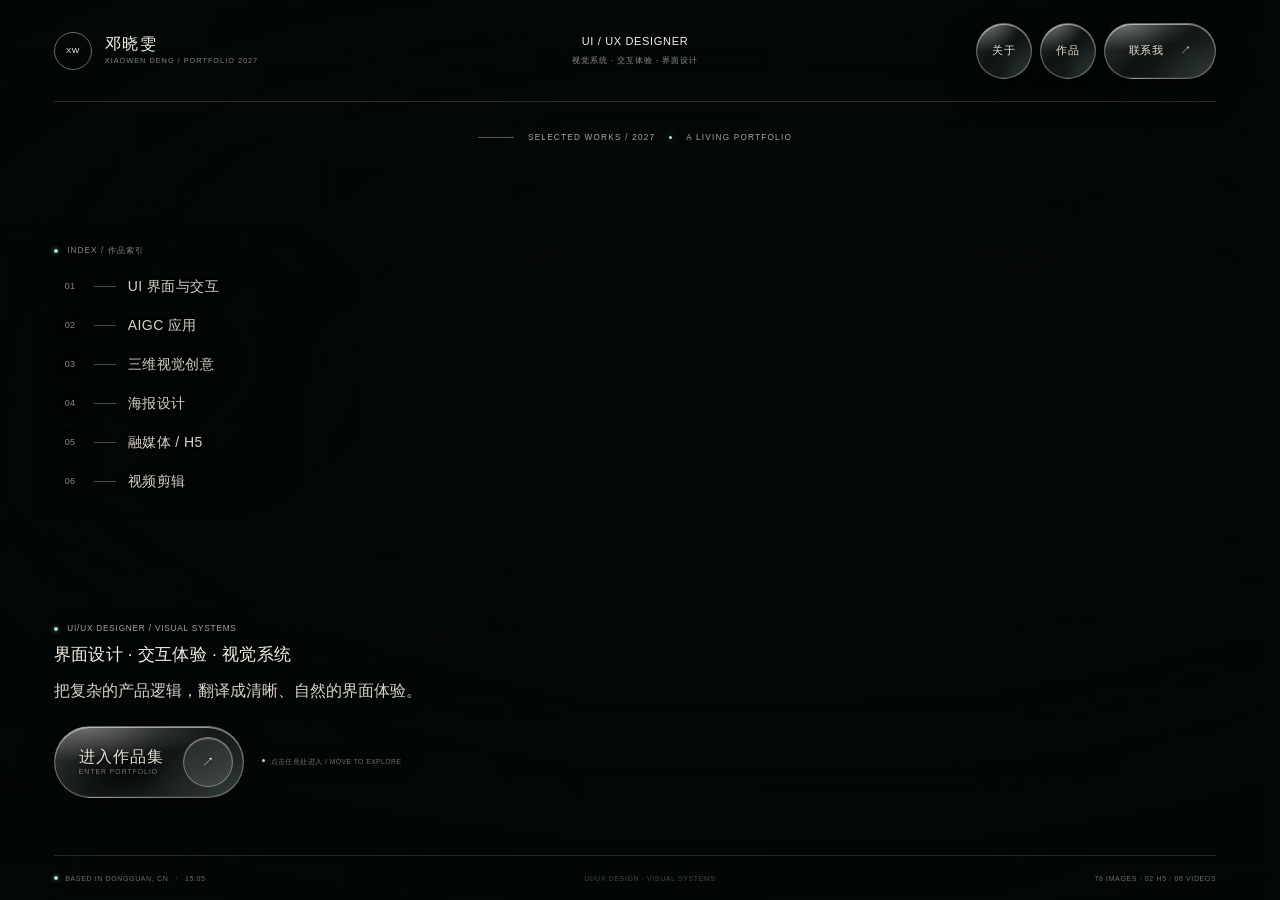
==== index.html @ a2ad96ee "Keep video index above the guide line" ====
<!doctype html>
<html lang="zh-CN">
  <head>
    <meta charset="utf-8" />
    <meta name="viewport" content="width=device-width, initial-scale=1, viewport-fit=cover" />
    <meta name="theme-color" content="#060a09" />
    <meta name="apple-mobile-web-app-capable" content="yes" />
    <meta name="mobile-web-app-capable" content="yes" />
    <meta name="apple-mobile-web-app-status-bar-style" content="black-translucent" />
    <meta name="format-detection" content="telephone=no" />
    <title>邓晓雯 — UI/UX Designer · Portfolio 2027</title>
    <meta
      name="description"
      content="邓晓雯的设计作品集：UI/UX、视觉系统、AIGC、三维、海报、融媒体与视频作品，关注信息、界面与人的关系。"
    />
    <link rel="icon" href="assets/favicon.svg" type="image/svg+xml" />
    <style data-inline-critical>
/* ==== fonts.css ==== */
/* Alibaba PuHuiTi Regular / Medium, subset to this site's text.
   Served as separate WOFF2 files so the browser can cache them and the
   stylesheet stays small on first paint. */

@font-face {
  font-family: "PuHuiTi";
  src: url("assets/fonts/PuHuiTi-Regular.woff2") format("woff2");
  font-style: normal;
  font-weight: 400;
  font-display: swap;
}

@font-face {
  font-family: "PuHuiTi";
  src: url("assets/fonts/PuHuiTi-Medium.woff2") format("woff2");
  font-style: normal;
  font-weight: 500;
  font-display: swap;
}

/* ==== base.css ==== */
/* ==========================================================================
   XIAOWEN DENG — PORTFOLIO
   Base tokens, reset, typography and shared primitives
   ========================================================================== */

:root {
  color-scheme: dark;

  --ink: #070a09;
  --ink-soft: #0a0e0d;
  --ink-raised: #0d1210;
  --ink-lift: #111815;
  --paper: #e8e3d6;
  --paper-deep: #d5cfc0;
  --bone: #f4f0e7;
  --muted: #8e9a93;
  --muted-soft: #69736e;
  --accent: #b9e4d0;
  --accent-strong: #d2f6e7;
  --accent-deep: #6d9784;
  --warm: #c99b72;
  --line: rgba(232, 227, 214, 0.13);
  --line-strong: rgba(232, 227, 214, 0.24);
  --line-soft: rgba(232, 227, 214, 0.07);

  --font-sans: "PuHuiTi", "阿里巴巴普惠体", "Alibaba PuHuiTi", "PingFang SC",
    "Hiragino Sans GB", "Microsoft YaHei", sans-serif;
  --font-serif: "PuHuiTi", "阿里巴巴普惠体", "Alibaba PuHuiTi", "PingFang SC",
    "Hiragino Sans GB", "Microsoft YaHei", sans-serif;
  --font-mono: "PuHuiTi", "阿里巴巴普惠体", "Alibaba PuHuiTi", "PingFang SC",
    "Hiragino Sans GB", "Microsoft YaHei", sans-serif;

  --gutter: clamp(20px, 4.2vw, 68px);
  --max-width: 1600px;
  --section-y: clamp(96px, 11vw, 172px);
  --radius-xs: 2px;
  --radius-sm: 6px;
  --radius-lg: 18px;
  --ease-out: cubic-bezier(0.16, 1, 0.3, 1);
  --ease-in-out: cubic-bezier(0.76, 0, 0.24, 1);
}

*,
*::before,
*::after {
  box-sizing: border-box;
}

html {
  -webkit-text-size-adjust: 100%;
  scrollbar-gutter: stable;
  scrollbar-width: thin;
  scrollbar-color: rgba(232, 227, 214, 0.22) var(--ink);
  scroll-behavior: smooth;
}

::-webkit-scrollbar {
  width: 7px;
  height: 7px;
}

::-webkit-scrollbar-track {
  background: var(--ink);
}

::-webkit-scrollbar-thumb {
  background: rgba(232, 227, 214, 0.2);
  border-radius: 8px;
}

::-webkit-scrollbar-thumb:hover {
  background: rgba(232, 227, 214, 0.32);
}

body {
  margin: 0;
  background: var(--ink);
  color: var(--paper);
  font-family: var(--font-sans);
  font-size: 16px;
  font-weight: 400;
  font-synthesis: none;
  line-height: 1.7;
  text-rendering: optimizeLegibility;
  -webkit-font-smoothing: antialiased;
  -moz-osx-font-smoothing: grayscale;
  overflow-x: hidden;
}

body.modal-open,
body.menu-open {
  overflow: hidden;
}

::selection {
  background: var(--accent);
  color: var(--ink);
}

img,
svg {
  display: block;
  max-width: 100%;
}

img {
  height: auto;
}

button,
input,
textarea,
select {
  font: inherit;
  color: inherit;
}

button {
  padding: 0;
  border: 0;
  background: none;
  cursor: pointer;
}

a {
  color: inherit;
  text-decoration: none;
}

p,
h1,
h2,
h3,
h4,
figure,
blockquote {
  margin: 0;
}

ul,
ol {
  margin: 0;
  padding: 0;
  list-style: none;
}

strong {
  font-weight: 500;
}

.font-medium {
  font-weight: 500;
}

em {
  font-style: normal;
}

:focus-visible {
  outline: 1px solid var(--accent);
  outline-offset: 5px;
}

[hidden] {
  display: none !important;
}

.container {
  width: min(100% - (var(--gutter) * 2), var(--max-width));
  margin-inline: auto;
}

.section {
  position: relative;
  padding-block: var(--section-y);
}

.serif {
  font-family: var(--font-serif);
  font-weight: 500;
}

.mono {
  font-family: var(--font-mono);
  font-variant-numeric: tabular-nums;
}

.eyebrow {
  display: flex;
  align-items: center;
  gap: 10px;
  font-family: var(--font-mono);
  font-size: 10px;
  font-weight: 400;
  line-height: 1.4;
  letter-spacing: 0.16em;
  text-transform: uppercase;
  color: var(--muted);
}

.eyebrow--accent {
  color: var(--accent);
}

.status-dot {
  display: inline-block;
  width: 6px;
  height: 6px;
  flex: none;
  border-radius: 50%;
  background: var(--accent);
  box-shadow: 0 0 0 4px rgba(185, 228, 208, 0.08);
  animation: status-pulse 2.8s ease-out infinite;
}

@keyframes status-pulse {
  0% {
    box-shadow: 0 0 0 0 rgba(185, 228, 208, 0.24);
  }
  70% {
    box-shadow: 0 0 0 7px rgba(185, 228, 208, 0);
  }
  100% {
    box-shadow: 0 0 0 0 rgba(185, 228, 208, 0);
  }
}

.section-index {
  font-family: var(--font-mono);
  font-size: 10px;
  letter-spacing: 0.18em;
  color: var(--muted-soft);
  text-transform: uppercase;
}

.section-index span {
  color: var(--accent);
}

.section-title {
  font-size: clamp(2.45rem, 5.1vw, 5.1rem);
  font-weight: 400;
  line-height: 1.14;
  letter-spacing: -0.045em;
  text-wrap: balance;
}

.section-title .serif {
  font-weight: 500;
  letter-spacing: -0.035em;
}

.section-lede {
  max-width: 47ch;
  color: var(--muted);
  font-size: clamp(0.92rem, 1.1vw, 1.04rem);
  line-height: 1.9;
}

.text-link {
  position: relative;
  display: inline-flex;
  align-items: center;
  gap: 13px;
  padding-block: 10px;
  font-size: 0.84rem;
  color: var(--paper);
  letter-spacing: 0.02em;
}

.text-link::after {
  content: "";
  position: absolute;
  right: 0;
  bottom: 5px;
  left: 0;
  height: 1px;
  background: var(--line-strong);
  transform-origin: right;
  transition: transform 0.5s var(--ease-out), background-color 0.4s ease;
}

.text-link:hover::after {
  background: var(--accent);
  transform: scaleX(0.35);
  transform-origin: left;
}

.text-link svg,
.text-link .arrow {
  transition: transform 0.4s var(--ease-out);
}

.text-link:hover svg,
.text-link:hover .arrow {
  transform: translate(3px, -3px);
}

.button {
  display: inline-flex;
  min-height: 54px;
  align-items: center;
  justify-content: space-between;
  gap: 34px;
  padding: 0 22px 0 25px;
  border: 1px solid var(--line-strong);
  border-radius: var(--radius-xs);
  background: transparent;
  color: var(--paper);
  font-size: 0.82rem;
  letter-spacing: 0.04em;
  transition:
    color 0.35s var(--ease-out),
    background-color 0.35s var(--ease-out),
    border-color 0.35s var(--ease-out);
}

.button .button__arrow {
  display: grid;
  width: 28px;
  height: 28px;
  place-items: center;
  border: 1px solid var(--line);
  border-radius: 50%;
  font-size: 0.95rem;
  transition:
    transform 0.4s var(--ease-out),
    border-color 0.35s var(--ease-out);
}

.button:hover {
  border-color: var(--paper);
  background: var(--paper);
  color: var(--ink);
}

.button:hover .button__arrow {
  border-color: rgba(7, 10, 9, 0.25);
  transform: translate(2px, -2px);
}

.button--solid {
  border-color: var(--paper);
  background: var(--paper);
  color: var(--ink);
}

.button--solid .button__arrow {
  border-color: rgba(7, 10, 9, 0.2);
}

.button--solid:hover {
  border-color: var(--accent);
  background: var(--accent);
}

.grain {
  position: fixed;
  z-index: 120;
  inset: 0;
  pointer-events: none;
  background-image: url("assets/img/grain.png");
  background-repeat: repeat;
  background-size: 180px 180px;
  mix-blend-mode: soft-light;
  opacity: 0.42;
}

.skip-link {
  position: fixed;
  z-index: 10000;
  top: 14px;
  left: 14px;
  padding: 10px 14px;
  background: var(--paper);
  color: var(--ink);
  font-size: 0.82rem;
  transform: translateY(-160%);
  transition: transform 0.2s ease;
}

.skip-link:focus {
  transform: translateY(0);
}

.sr-only {
  position: absolute !important;
  width: 1px !important;
  height: 1px !important;
  padding: 0 !important;
  border: 0 !important;
  margin: -1px !important;
  clip: rect(0, 0, 0, 0) !important;
  clip-path: inset(50%) !important;
  overflow: hidden !important;
  white-space: nowrap !important;
}

.js [data-reveal] {
  opacity: 0;
  transform: translateY(28px);
  transition:
    opacity 0.9s var(--ease-out),
    transform 1s var(--ease-out);
  transition-delay: var(--reveal-delay, 0ms);
}

.js [data-reveal].is-inview {
  opacity: 1;
  transform: translateY(0);
}

/* Fine rules used by more than one page */
.hairline {
  width: 100%;
  height: 1px;
  background: var(--line);
  border: 0;
}

@media (max-width: 900px) {
  :root {
    --gutter: clamp(18px, 5.5vw, 36px);
    --section-y: clamp(80px, 14vw, 116px);
  }

  body {
    font-size: 15px;
  }

  .grain {
    opacity: 0.3;
  }
}

@media (prefers-reduced-motion: reduce) {
  html {
    scroll-behavior: auto;
  }

  *,
  *::before,
  *::after {
    animation-duration: 0.01ms !important;
    animation-iteration-count: 1 !important;
    scroll-behavior: auto !important;
    transition-duration: 0.01ms !important;
  }

  .js [data-reveal] {
    opacity: 1;
    transform: none;
  }
}

/* Keep the large video layers on a stable compositor layer and remove the
   expensive pan/zoom animation on top of the already-moving video. */
.hero__video,
.cosmos__motion,
.about-stage__motion {
  animation: none !important;
  will-change: auto !important;
}

/* Decorative pointer/canvas effects are optional; the video is the priority. */
.entry-cursor,
.cursor,
.cosmos__dust {
  display: none !important;
}

/* Large glass surfaces over video are costly to re-composite while scrolling. */
.site-header,
.site-nav a,
.header-contact,
.menu-toggle,
.primary-enter,
.about-card,
.about-experience,
.about-credentials {
  backdrop-filter: none !important;
  -webkit-backdrop-filter: none !important;
}

/* Lighten compositing while the page is actively scrolling. */
html.is-scrolling .site-header,
html.is-scrolling .site-nav a,
html.is-scrolling .header-contact,
html.is-scrolling .menu-toggle,
html.is-scrolling .primary-enter,
html.is-scrolling .about-card,
html.is-scrolling .about-experience,
html.is-scrolling .about-credentials {
  backdrop-filter: none !important;
  -webkit-backdrop-filter: none !important;
}

html.is-scrolling .about-credentials__orb,
html.is-scrolling .about-credentials__spark,
html.is-scrolling .about-outro__track,
html.is-scrolling .section-head__orbit,
html.is-scrolling .section-head__spark,
html.is-scrolling .work-overview__spark,
html.is-scrolling .about-stage__motion {
  animation-play-state: paused !important;
}

/* ==== entry.css ==== */
/* ==========================================================================
   ENTRY / LIVING BACKGROUND
   A silent island loop, quiet interface, and a few precise interactions.
   ========================================================================== */

.entry {
  --scene-accent: #a9e4d2;
  --scene-accent-rgb: 169, 228, 210;
  position: relative;
  height: 100vh;
  height: 100svh;
  min-height: 640px;
  overflow: hidden;
  background: #040807;
  color: var(--bone);
  isolation: isolate;
}

.entry a,
.entry button {
  -webkit-tap-highlight-color: transparent;
}

.entry ::selection {
  background: var(--scene-accent);
  color: #06100d;
}

/* Video background ------------------------------------------------------- */

.cosmos {
  position: fixed;
  z-index: 0;
  inset: 0;
  overflow: hidden;
  pointer-events: none;
  background: #040807;
}

.cosmos__media {
  position: absolute;
  inset: -3.5%;
  overflow: hidden;
  transform: scale(1.025);
  transform-origin: center;
  opacity: 0;
  animation: video-drift 28s ease-in-out infinite alternate;
  transition:
    opacity 1.3s ease,
    filter 0.8s ease,
    transform 0.8s var(--ease-out);
}

.js .entry .cosmos__media {
  opacity: 0;
}

.js .entry.is-ready .cosmos__media {
  opacity: 1;
}

.cosmos__video {
  width: 100%;
  height: 100%;
  max-width: none;
  object-fit: cover;
  object-position: 50% 50%;
  filter: saturate(0.9) brightness(1.02) contrast(1.05);
  transform: translate3d(var(--bg-x, 0px), var(--bg-y, 0px), 0) scale(1.04);
  will-change: transform, filter;
  transition: filter 0.8s ease;
}

.cosmos__dust {
  position: absolute;
  z-index: 1;
  inset: 0;
  width: 100%;
  height: 100%;
  opacity: 0.68;
}

.cosmos__veil {
  position: absolute;
  z-index: 2;
  inset: 0;
  background:
    linear-gradient(
      180deg,
      rgba(3, 7, 6, 0.68) 0%,
      rgba(3, 7, 6, 0.24) 18%,
      rgba(3, 7, 6, 0.03) 37%,
      rgba(3, 7, 6, 0.02) 55%,
      rgba(3, 7, 6, 0.36) 70%,
      rgba(3, 7, 6, 0.5) 78%,
      rgba(3, 7, 6, 0.84) 100%
    ),
    linear-gradient(
      90deg,
      rgba(3, 7, 6, 0.58) 0%,
      rgba(3, 7, 6, 0.24) 22%,
      transparent 46%,
      transparent 76%,
      rgba(3, 7, 6, 0.16) 100%
    ),
    radial-gradient(
      ellipse at 54% 50%,
      transparent 34%,
      rgba(3, 7, 6, 0.08) 66%,
      rgba(3, 7, 6, 0.42) 100%
    );
}

.cosmos__pointer {
  position: absolute;
  z-index: 3;
  top: 0;
  left: 0;
  width: 620px;
  height: 620px;
  margin: -310px 0 0 -310px;
  border-radius: 50%;
  background: radial-gradient(circle, rgba(var(--scene-accent-rgb), 0.12), transparent 68%);
  filter: blur(8px);
  mix-blend-mode: screen;
  opacity: 0;
  pointer-events: none;
  transition: opacity 0.5s ease;
  transform: translate3d(var(--pointer-x, 50vw), var(--pointer-y, 50vh), 0);
}

.has-custom-cursor .cosmos__pointer {
  opacity: 0.8;
}

/* Shell ------------------------------------------------------------------ */

.entry-shell {
  position: relative;
  z-index: 10;
  display: grid;
  grid-template-rows: auto minmax(0, 1fr) auto;
  width: 100%;
  height: 100%;
  padding-inline: var(--gutter);
}

.js .entry-shell {
  opacity: 0;
  transform: translateY(10px);
}

.js .entry.is-ready .entry-shell {
  opacity: 1;
  transform: translateY(0);
  transition:
    opacity 1.1s ease 0.1s,
    transform 1.2s var(--ease-out) 0.1s;
}

/* Header ----------------------------------------------------------------- */

.entry-header {
  position: relative;
  z-index: 30;
  display: grid;
  grid-template-columns: 1fr auto 1fr;
  align-items: center;
  gap: 28px;
  padding-block: clamp(17px, 2.5vh, 28px);
  border-bottom: 1px solid rgba(238, 233, 222, 0.16);
  pointer-events: none;
}

.entry-brand {
  display: flex;
  align-items: center;
  gap: 13px;
  justify-self: start;
  color: var(--bone);
  pointer-events: auto;
}

.brand-monogram {
  display: grid;
  width: 38px;
  height: 38px;
  flex: none;
  overflow: hidden;
  place-items: center;
  border: 1px solid rgba(238, 233, 222, 0.42);
  border-radius: 50%;
  background: rgba(5, 9, 8, 0.12);
  color: var(--bone);
  font-size: 8px;
  font-weight: 500;
  letter-spacing: 0.05em;
  line-height: 1;
  backdrop-filter: blur(8px);
}

.brand-monogram img {
  display: block;
  width: 100%;
  height: 100%;
  object-fit: cover;
  object-position: center 24%;
}

.brand-name {
  display: flex;
  flex-direction: column;
  gap: 4px;
  color: var(--bone);
  font-size: 1.02rem;
  font-weight: 500;
  letter-spacing: 0.1em;
  line-height: 1;
}

.brand-name small {
  color: rgba(238, 233, 222, 0.54);
  font-size: 7.4px;
  font-weight: 400;
  letter-spacing: 0.13em;
  line-height: 1.35;
}

.entry-role {
  display: flex;
  flex-direction: column;
  align-items: center;
  gap: 6px;
  color: rgba(238, 233, 222, 0.82);
  font-size: 11px;
  letter-spacing: 0.09em;
  line-height: 1.25;
  text-align: center;
}

.entry-role strong {
  color: var(--bone);
  font-size: 11px;
  font-weight: 500;
  letter-spacing: 0.06em;
  line-height: 1.25;
}

.entry-role span {
  color: rgba(238, 233, 222, 0.6);
  font-size: 8.2px;
  letter-spacing: 0.11em;
  line-height: 1.35;
}

.entry-utility {
  display: flex;
  align-items: center;
  justify-self: end;
  gap: 8px;
  pointer-events: auto;
}

.utility-circle,
.utility-pill {
  display: inline-flex;
  align-items: center;
  justify-content: center;
  height: 48px;
  border: 1px solid rgba(238, 233, 222, 0.34);
  background: rgba(6, 10, 9, 0.13);
  color: var(--bone);
  font-size: 10.2px;
  letter-spacing: 0.06em;
  line-height: 1;
  backdrop-filter: blur(13px) saturate(118%);
  transition:
    background-color 0.35s ease,
    border-color 0.35s ease,
    color 0.35s ease,
    transform 0.4s var(--ease-out);
}

.utility-circle {
  width: 48px;
  padding: 0;
  border-radius: 50%;
}

.utility-pill {
  gap: 16px;
  padding-inline: 21px;
  border-radius: 999px;
}

.utility-pill span {
  color: var(--scene-accent);
  font-size: 11px;
  transition: transform 0.35s var(--ease-out);
}

.utility-circle:hover,
.utility-pill:hover {
  border-color: transparent;
  background: var(--bone);
  color: #0a0e0c;
  transform: translateY(-2px);
}

.utility-pill:hover span {
  color: #0a0e0c;
  transform: translate(2px, -2px);
}

.utility-circle:focus-visible,
.utility-pill:focus-visible {
  outline-color: var(--scene-accent);
}

/* Main ------------------------------------------------------------------- */

.entry-main {
  position: relative;
  z-index: 10;
  min-height: 0;
  cursor: pointer;
}

.entry-main:focus {
  outline: 0;
}

/* Top micro label -------------------------------------------------------- */

.entry-kicker--top {
  position: absolute;
  z-index: 8;
  top: clamp(18px, 3.3vh, 38px);
  left: 50%;
  display: flex;
  align-items: center;
  justify-content: center;
  gap: 14px;
  margin: 0;
  color: rgba(238, 233, 222, 0.7);
  font-size: 8.2px;
  letter-spacing: 0.15em;
  line-height: 1.4;
  text-transform: uppercase;
  white-space: nowrap;
  transform: translateX(-50%);
  pointer-events: none;
}

.entry-kicker__line {
  width: 36px;
  height: 1px;
  background: rgba(238, 233, 222, 0.38);
}

.entry-kicker__dot {
  width: 3px;
  height: 3px;
  border-radius: 50%;
  background: var(--scene-accent);
  box-shadow: 0 0 10px rgba(var(--scene-accent-rgb), 0.8);
}

.js .entry .entry-kicker--top {
  opacity: 0;
  transform: translateX(-50%) translateY(7px);
}

.js .entry.is-ready .entry-kicker--top {
  opacity: 1;
  transform: translateX(-50%) translateY(0);
  transition:
    opacity 1s ease 0.18s,
    transform 1.1s var(--ease-out) 0.18s;
}

/* Chapter index --------------------------------------------------------- */

.chapter-index {
  position: absolute;
  z-index: 8;
  top: 38.5%;
  left: 0;
  display: flex;
  flex-direction: column;
  width: min(306px, 25vw);
  pointer-events: auto;
}

.chapter-index::before {
  content: "";
  position: absolute;
  z-index: -1;
  inset: -22px -28px -20px -20px;
  background: radial-gradient(
    ellipse at 30% 46%,
    rgba(3, 7, 6, 0.48),
    rgba(3, 7, 6, 0.16) 58%,
    transparent 78%
  );
  pointer-events: none;
}

.chapter-index__title {
  display: flex;
  align-items: center;
  gap: 9px;
  margin-bottom: 14px;
  color: rgba(238, 233, 222, 0.58);
  font-size: 7.4px;
  letter-spacing: 0.13em;
  line-height: 1.4;
  text-shadow:
    0 1px 3px rgba(0, 0, 0, 0.8),
    0 2px 14px rgba(0, 0, 0, 0.55);
  text-transform: uppercase;
}

.chapter-index a {
  display: grid;
  grid-template-columns: 21px 26px minmax(0, 1fr) 13px;
  align-items: center;
  gap: 8px;
  padding: 5px 0;
  color: rgba(238, 233, 222, 0.72);
  text-shadow:
    0 1px 3px rgba(0, 0, 0, 0.82),
    0 2px 14px rgba(0, 0, 0, 0.6);
  transition: color 0.3s ease;
}

.chapter-index__num {
  color: rgba(238, 233, 222, 0.58);
  font-size: 7.4px;
  letter-spacing: 0.04em;
  line-height: 1;
  transition: color 0.3s ease;
}

.chapter-index__rule {
  width: 22px;
  height: 1px;
  background: rgba(238, 233, 222, 0.3);
  transition:
    width 0.4s var(--ease-out),
    background-color 0.3s ease;
}

.chapter-index__label {
  overflow: hidden;
  color: rgba(238, 233, 222, 0.9);
  font-size: 10.8px;
  letter-spacing: 0.03em;
  line-height: 1.5;
  text-overflow: ellipsis;
  white-space: nowrap;
  transition: color 0.3s ease;
}

.chapter-index__arrow {
  color: var(--scene-accent);
  font-size: 9px;
  opacity: 0;
  transform: translate(-4px, 3px);
  transition:
    opacity 0.3s ease,
    transform 0.35s var(--ease-out);
}

.chapter-index a:hover,
.chapter-index a:focus-visible {
  color: var(--bone);
}

.chapter-index a:hover .chapter-index__num,
.chapter-index a:focus-visible .chapter-index__num {
  color: var(--scene-accent);
}

.chapter-index a:hover .chapter-index__rule,
.chapter-index a:focus-visible .chapter-index__rule {
  width: 32px;
  background: var(--scene-accent);
}

.chapter-index a:hover .chapter-index__arrow,
.chapter-index a:focus-visible .chapter-index__arrow {
  opacity: 1;
  transform: translate(0, 0);
}

.js .entry .chapter-index a {
  opacity: 0;
  transform: translateX(-12px);
}

.js .entry.is-ready .chapter-index a {
  opacity: 1;
  transform: translateX(0);
  transition:
    opacity 0.8s ease,
    transform 0.9s var(--ease-out),
    color 0.3s ease;
}

.js .entry.is-ready .chapter-index a:nth-of-type(1) {
  transition-delay: 0.56s;
}

.js .entry.is-ready .chapter-index a:nth-of-type(2) {
  transition-delay: 0.62s;
}

.js .entry.is-ready .chapter-index a:nth-of-type(3) {
  transition-delay: 0.68s;
}

.js .entry.is-ready .chapter-index a:nth-of-type(4) {
  transition-delay: 0.74s;
}

.js .entry.is-ready .chapter-index a:nth-of-type(5) {
  transition-delay: 0.8s;
}

.js .entry.is-ready .chapter-index a:nth-of-type(6) {
  transition-delay: 0.86s;
}

/* Copy and CTA ----------------------------------------------------------- */

.entry-copy {
  position: absolute;
  z-index: 8;
  bottom: clamp(24px, 6.4vh, 62px);
  left: 0;
  width: min(420px, 35vw);
  color: var(--paper);
  text-shadow:
    0 1px 3px rgba(0, 0, 0, 0.7),
    0 3px 18px rgba(0, 0, 0, 0.65);
}

.entry-copy__eyebrow {
  display: flex;
  flex-wrap: wrap;
  align-items: center;
  gap: 6px 9px;
  margin-bottom: 8px;
  color: rgba(238, 233, 222, 0.7);
  font-size: 8.2px;
  letter-spacing: 0.1em;
  line-height: 1.5;
}

.entry-copy__role {
  margin-bottom: 11px;
  color: var(--bone);
  font-size: 1.08rem;
  font-weight: 500;
  line-height: 1.35;
  letter-spacing: 0.015em;
  text-shadow:
    0 1px 3px rgba(0, 0, 0, 0.7),
    0 3px 18px rgba(0, 0, 0, 0.6);
}

.status-dot {
  display: inline-block;
  width: 4.5px;
  height: 4.5px;
  flex: none;
  border-radius: 50%;
  background: var(--scene-accent);
  box-shadow: 0 0 0 3px rgba(var(--scene-accent-rgb), 0.08);
  animation: status-pulse 3.2s ease-in-out infinite;
}

.entry-copy__text {
  color: rgba(238, 233, 222, 0.9);
  font-size: 1rem;
  font-weight: 400;
  line-height: 1.78;
}

.entry-copy__bottom {
  display: flex;
  flex-wrap: wrap;
  align-items: center;
  gap: 18px;
  margin-top: 20px;
}

.primary-enter {
  display: inline-flex;
  min-height: 62px;
  align-items: center;
  padding: 7px 10px 7px 22px;
  border: 1px solid rgba(238, 233, 222, 0.46);
  border-radius: 999px;
  background: rgba(6, 10, 9, 0.16);
  color: var(--bone);
  backdrop-filter: blur(10px);
  transition:
    background-color 0.4s ease,
    border-color 0.4s ease,
    color 0.4s ease;
}

.primary-enter__inner {
  display: flex;
  align-items: center;
  gap: 19px;
  transform: translate(var(--mag-x, 0px), var(--mag-y, 0px));
  transition: transform 0.35s var(--ease-out);
}

.primary-enter__label {
  display: flex;
  flex-direction: column;
  gap: 3px;
  font-size: 0.9rem;
  font-weight: 500;
  letter-spacing: 0.06em;
  line-height: 1.1;
  white-space: nowrap;
}

.primary-enter__label small {
  color: rgba(238, 233, 222, 0.5);
  font-size: 6.8px;
  font-weight: 400;
  letter-spacing: 0.15em;
  transition: color 0.35s ease;
}

.primary-enter__arrow {
  display: grid;
  width: 38px;
  height: 38px;
  flex: none;
  place-items: center;
  border: 1px solid rgba(238, 233, 222, 0.38);
  border-radius: 50%;
  color: var(--bone);
  font-size: 12px;
  line-height: 1;
  transition:
    background-color 0.35s ease,
    border-color 0.35s ease,
    color 0.35s ease,
    transform 0.45s var(--ease-out);
}

.primary-enter:hover {
  border-color: transparent;
  background: var(--bone);
  color: #09100d;
}

.primary-enter:hover .primary-enter__label small {
  color: rgba(9, 16, 13, 0.5);
}

.primary-enter:hover .primary-enter__arrow {
  border-color: rgba(9, 16, 13, 0.22);
  background: #0b1310;
  color: var(--bone);
  transform: rotate(45deg);
}

.entry-hint {
  display: inline-flex;
  max-width: 140px;
  align-items: flex-start;
  gap: 6px;
  color: rgba(238, 233, 222, 0.46);
  font-size: 6.8px;
  letter-spacing: 0.065em;
  line-height: 1.65;
  text-transform: uppercase;
}

.entry-hint__dot {
  width: 3px;
  height: 3px;
  flex: none;
  margin-top: 3px;
  border-radius: 50%;
  background: var(--scene-accent);
  animation: status-pulse 2.4s ease-in-out infinite;
}

.js .entry .entry-copy {
  opacity: 0;
  transform: translateY(13px);
}

.js .entry.is-ready .entry-copy {
  opacity: 1;
  transform: translateY(0);
  transition:
    opacity 1s ease 0.78s,
    transform 1.1s var(--ease-out) 0.78s;
}

/* Scene meta / motion control ------------------------------------------- */

.scene-meta {
  position: absolute;
  z-index: 9;
  right: 0;
  bottom: clamp(24px, 6.4vh, 62px);
  display: flex;
  align-items: center;
  gap: 18px;
  pointer-events: none;
}

.scene-meta__caption {
  display: flex;
  flex-direction: column;
  align-items: flex-end;
  gap: 3px;
  color: rgba(238, 233, 222, 0.44);
  font-size: 6.5px;
  letter-spacing: 0.11em;
  line-height: 1.5;
  text-align: right;
  text-transform: uppercase;
}

.scene-meta__caption span {
  color: rgba(238, 233, 222, 0.72);
  font-size: 7px;
}

.video-toggle {
  display: inline-flex;
  height: 47px;
  align-items: center;
  gap: 9px;
  padding: 0 15px;
  border: 1px solid rgba(238, 233, 222, 0.36);
  border-radius: 999px;
  background: rgba(6, 10, 9, 0.2);
  color: var(--bone);
  font-size: 8.5px;
  letter-spacing: 0.06em;
  line-height: 1;
  pointer-events: auto;
  backdrop-filter: blur(12px);
  transition:
    background-color 0.35s ease,
    border-color 0.35s ease,
    color 0.35s ease;
}

.video-toggle:hover {
  border-color: transparent;
  background: var(--bone);
  color: #09100d;
}

.video-toggle:focus-visible {
  outline-color: var(--scene-accent);
}

.video-toggle__label {
  display: flex;
  flex-direction: column;
  gap: 2px;
  text-align: left;
}

.video-toggle__label small {
  color: rgba(238, 233, 222, 0.48);
  font-size: 5.8px;
  font-weight: 400;
  letter-spacing: 0.1em;
  transition: color 0.35s ease;
}

.video-toggle:hover .video-toggle__label small {
  color: rgba(9, 16, 13, 0.45);
}

.video-toggle__icon {
  position: relative;
  display: block;
  width: 10px;
  height: 11px;
  flex: none;
}

.video-toggle[data-playing="true"] .video-toggle__icon::before,
.video-toggle[data-playing="true"] .video-toggle__icon::after {
  content: "";
  position: absolute;
  top: 0;
  width: 2px;
  height: 11px;
  background: currentColor;
}

.video-toggle[data-playing="true"] .video-toggle__icon::before {
  left: 1px;
}

.video-toggle[data-playing="true"] .video-toggle__icon::after {
  right: 1px;
}

.video-toggle[data-playing="false"] .video-toggle__icon::before {
  content: "";
  position: absolute;
  top: 0;
  left: 1px;
  width: 0;
  height: 0;
  border-top: 5.5px solid transparent;
  border-bottom: 5.5px solid transparent;
  border-left: 9px solid currentColor;
}

.js .entry .scene-meta {
  opacity: 0;
  transform: translateY(9px);
}

.js .entry.is-ready .scene-meta {
  opacity: 1;
  transform: translateY(0);
  transition:
    opacity 1s ease 0.9s,
    transform 1.1s var(--ease-out) 0.9s;
}

/* Footer ----------------------------------------------------------------- */

.entry-footer {
  position: relative;
  z-index: 20;
  display: flex;
  align-items: center;
  justify-content: space-between;
  gap: 18px;
  padding-block: clamp(10px, 1.8vh, 17px);
  border-top: 1px solid rgba(238, 233, 222, 0.15);
  color: rgba(238, 233, 222, 0.46);
  font-size: 7px;
  letter-spacing: 0.09em;
  line-height: 1.6;
  text-transform: uppercase;
  pointer-events: none;
}

.entry-footer__left {
  display: flex;
  align-items: center;
  gap: 7px;
}

.entry-footer__sep {
  color: rgba(238, 233, 222, 0.22);
}

.entry-footer__mid {
  color: rgba(238, 233, 222, 0.28);
}

.entry-footer__right span {
  color: rgba(238, 233, 222, 0.22);
}

.js .entry .entry-footer {
  opacity: 0;
}

.js .entry.is-ready .entry-footer {
  opacity: 1;
  transition: opacity 1s ease 1.02s;
}

/* Custom cursor ---------------------------------------------------------- */

.entry-cursor {
  position: fixed;
  z-index: 600;
  top: 0;
  left: 0;
  display: grid;
  width: 43px;
  height: 43px;
  place-items: center;
  border: 1px solid rgba(255, 255, 255, 0.9);
  border-radius: 50%;
  background: rgba(7, 12, 10, 0.36);
  box-shadow:
    0 0 0 1px rgba(0, 0, 0, 0.45),
    0 0 20px rgba(184, 230, 210, 0.2);
  pointer-events: none;
  opacity: 0;
  transform: translate3d(var(--cursor-x, -100px), var(--cursor-y, -100px), 0)
    translate(-50%, -50%);
  transition:
    width 0.3s var(--ease-out),
    height 0.3s var(--ease-out),
    background-color 0.3s ease,
    border-color 0.3s ease,
    opacity 0.2s ease;
}

.entry-cursor::before {
  content: "";
  width: 3px;
  height: 3px;
  border-radius: 50%;
  background: var(--bone);
  transition: opacity 0.2s ease;
}

.entry-cursor__label {
  position: absolute;
  color: #0a0f0c;
  font-size: 5.5px;
  letter-spacing: 0.1em;
  line-height: 1;
  opacity: 0;
  transform: translateY(1px);
  transition: opacity 0.2s ease;
}

.has-custom-cursor .entry-cursor {
  opacity: 1;
}

.entry-cursor.is-link {
  width: 62px;
  height: 62px;
  border-color: transparent;
  background: var(--bone);
  mix-blend-mode: normal;
}

.entry-cursor.is-link::before {
  opacity: 0;
}

.entry-cursor.is-link .entry-cursor__label {
  opacity: 1;
}

.has-custom-cursor,
.has-custom-cursor a,
.has-custom-cursor button,
.has-custom-cursor .entry-main {
  cursor: none !important;
}

@media (hover: none), (pointer: coarse) {
  .has-custom-cursor,
  .has-custom-cursor a,
  .has-custom-cursor button,
  .has-custom-cursor .entry-main {
    cursor: auto !important;
  }

  .entry-cursor {
    display: none !important;
  }
}

/* Transition ------------------------------------------------------------- */

.entry-flash {
  position: fixed;
  z-index: 500;
  inset: 0;
  background: radial-gradient(
    circle at var(--enter-x, 54%) var(--enter-y, 52%),
    rgba(240, 232, 216, 0.96) 0%,
    rgba(164, 224, 207, 0.6) 16%,
    rgba(7, 12, 10, 0.96) 40%,
    #050807 70%
  );
  clip-path: circle(0% at var(--enter-x, 54%) var(--enter-y, 52%));
  pointer-events: none;
  transition: clip-path 0.8s cubic-bezier(0.76, 0, 0.24, 1);
}

.entry.is-leaving .entry-flash {
  clip-path: circle(150% at var(--enter-x, 54%) var(--enter-y, 52%));
}

.entry.is-leaving .entry-shell {
  opacity: 0;
  transform: scale(1.025);
  transition:
    opacity 0.5s ease,
    transform 0.8s var(--ease-out);
  pointer-events: none;
}

.entry.is-leaving .cosmos__media {
  opacity: 0.8;
  transform: scale(1.08);
  filter: blur(3px);
}

.entry.is-leaving .cosmos__video {
  filter: brightness(1.3) saturate(0.9);
}

.entry.is-leaving .entry-cursor {
  opacity: 0;
}

.entry.is-leaving .entry-main {
  cursor: wait;
}

/* State after first paint ------------------------------------------------- */

/* The cursor starts transparent. Visibility must stay visible so the
   has-custom-cursor reveal can actually show it. */

/* Fallback --------------------------------------------------------------- */

.no-script {
  position: fixed;
  z-index: 800;
  right: var(--gutter);
  bottom: 30px;
  padding: 12px 18px;
  border: 1px solid var(--line);
  background: var(--ink);
  font-size: 0.8rem;
}

.no-script a {
  color: var(--accent);
}

/* Keyframes -------------------------------------------------------------- */

@keyframes video-drift {
  0% {
    transform: scale(1.025) translate3d(0, 0, 0);
  }
  100% {
    transform: scale(1.055) translate3d(-0.35%, -0.25%, 0);
  }
}

@keyframes status-pulse {
  0%,
  100% {
    opacity: 0.45;
    transform: scale(0.9);
  }
  50% {
    opacity: 1;
    transform: scale(1.15);
  }
}

/* Responsive ------------------------------------------------------------- */

@media (max-width: 1280px) {
  .chapter-index {
    width: 280px;
  }

  .entry-copy {
    width: min(380px, 33vw);
  }
}

@media (max-width: 1120px) {
  .chapter-index {
    display: none;
  }

  .entry-copy {
    width: min(400px, 44vw);
  }

  .entry-kicker--top {
    font-size: 7.1px;
    letter-spacing: 0.12em;
  }
}

@media (max-width: 900px) {
  .entry {
    min-height: 600px;
  }

  .entry-header {
    grid-template-columns: 1fr auto;
    padding-block: 17px;
  }

  .entry-role {
    display: none;
  }

  .entry-kicker--top {
    top: 19px;
    gap: 9px;
    font-size: 6.7px;
    letter-spacing: 0.09em;
  }

  .entry-kicker__line {
    width: 23px;
  }

  .cosmos__video {
    object-position: 24% 50%;
  }

  .entry-copy {
    bottom: clamp(21px, 4.5vh, 44px);
    width: min(370px, 60vw);
  }

  .entry-copy__text {
    font-size: 0.88rem;
    line-height: 1.76;
  }

  .entry-copy__bottom {
    margin-top: 16px;
    gap: 13px;
  }

  .primary-enter {
    min-height: 55px;
    padding-left: 19px;
  }

  .primary-enter__label {
    font-size: 0.85rem;
  }

  .primary-enter__arrow {
    width: 35px;
    height: 35px;
  }

  .entry-hint {
    display: none;
  }

  .scene-meta {
    bottom: clamp(21px, 4.5vh, 44px);
  }

  .scene-meta__caption {
    display: none;
  }

  .entry-footer__mid,
  .entry-footer__right {
    display: none;
  }

  .entry-footer {
    font-size: 5.5px;
  }

  .entry-cursor {
    display: none;
  }
}

@media (max-width: 700px) {
  .entry {
    min-height: 600px;
  }

  .brand-monogram {
    width: 33px;
    height: 33px;
    font-size: 6.8px;
  }

  .brand-name {
    font-size: 0.9rem;
  }

  .brand-name small {
    font-size: 6.2px;
    letter-spacing: 0.09em;
  }

  .entry-utility {
    gap: 6px;
  }

  .utility-circle {
    display: none;
  }

  .utility-pill {
    height: 44px;
    padding-inline: 16px;
    gap: 10px;
    font-size: 8.5px;
  }

  .utility-pill span {
    font-size: 10px;
  }

  .entry-kicker--top {
    top: 15px;
    font-size: 6.2px;
    letter-spacing: 0.07em;
  }

  .entry-kicker--top span:nth-last-child(1) {
    display: none;
  }

  .entry-kicker__line {
    width: 18px;
  }

  .entry-copy {
    bottom: 42px;
    width: calc(100vw - (var(--gutter) * 2));
    max-width: 420px;
  }

  .entry-copy__eyebrow {
    margin-bottom: 7px;
    font-size: 6.8px;
  }

  .entry-copy__role {
    margin-bottom: 9px;
    font-size: 0.95rem;
    line-height: 1.4;
  }

  .entry-copy__text {
    max-width: 340px;
    font-size: 0.86rem;
    line-height: 1.7;
  }

  .entry-copy__text br {
    display: none;
  }

  .entry-copy__bottom {
    margin-top: 14px;
  }

  .primary-enter {
    min-height: 53px;
    padding: 6px 7px 6px 17px;
  }

  .primary-enter__label {
    font-size: 0.83rem;
  }

  .primary-enter__inner {
    gap: 13px;
  }

  .primary-enter__arrow {
    width: 35px;
    height: 35px;
    font-size: 11px;
  }

  .entry-footer {
    padding-block: 9px;
    font-size: 6.2px;
    letter-spacing: 0.07em;
  }

  .entry-footer__left {
    gap: 6px;
  }

  .grain {
    opacity: 0.24;
  }
}

@media (max-width: 420px) {
  .entry-kicker--top {
    gap: 6px;
  }

  .entry-kicker__line {
    width: 12px;
  }

  .brand-name small {
    display: none;
  }

  .entry-copy {
    bottom: 38px;
  }

  .entry-copy__role {
    font-size: 0.9rem;
  }

  .entry-copy__text {
    max-width: 326px;
    font-size: 0.82rem;
  }

  .entry-copy__eyebrow {
    letter-spacing: 0.07em;
  }

  .scene-meta {
    bottom: 38px;
  }
}

@media (min-width: 1121px) and (max-height: 820px) {
  .chapter-index {
    top: 27%;
  }
}

@media (max-height: 720px) and (min-width: 701px) {
  .entry {
    min-height: 560px;
  }

  .entry-header {
    padding-block: 12px;
  }

  .entry-kicker--top {
    top: 13px;
  }

  .entry-copy {
    bottom: 16px;
    width: 318px;
  }

  .entry-copy__text {
    font-size: 0.72rem;
    line-height: 1.65;
  }

  .entry-copy__bottom {
    margin-top: 8px;
  }

  .entry-hint {
    display: none;
  }

  .scene-meta {
    bottom: 16px;
  }

  .entry-footer {
    padding-block: 7px;
  }
}

@media (max-height: 720px) and (max-width: 700px) {
  .entry {
    min-height: 560px;
  }

  .entry-copy__text {
    display: none;
  }

  .entry-copy {
    bottom: 30px;
  }

  .entry-kicker--top {
    top: 11px;
  }

  .scene-meta {
    bottom: 30px;
  }

  .entry-footer {
    display: none;
  }
}

@media (prefers-reduced-motion: reduce) {
  .status-dot,
  .entry-hint__dot {
    animation: none !important;
  }

  .entry-cursor {
    display: none !important;
  }

  .has-custom-cursor,
  .has-custom-cursor a,
  .has-custom-cursor button,
  .has-custom-cursor .entry-main {
    cursor: auto !important;
  }

  .entry-flash {
    transition: none;
  }

  .cosmos__video,
  .entry-kicker--top,
  .chapter-index a,
  .entry-copy,
  .scene-meta,
  .entry-footer {
    transition-duration: 0.01ms !important;
    transition-delay: 0ms !important;
  }
}

/* Short desktop viewports: reserve breathing room above the lower copy. */
@media (min-width: 1360px) and (max-height: 880px) {
  .chapter-index {
    transform: translateY(-28px);
  }
}

/* ==== loader.css ==== */
/* ==========================================================================
   SITE LOADER / COSMIC-INSPIRED
   A quiet, star-filled loading interlude before the entry cover.
   ========================================================================== */

html.is-loading,
html.is-loading body {
  overflow: hidden;
}

html.loader-skip .site-loader {
  display: none !important;
}

.site-loader {
  position: fixed;
  inset: 0;
  z-index: 9999;
  display: grid;
  place-items: center;
  overflow: hidden;
  isolation: isolate;
  background: #030504;
  color: #f2f4f1;
  opacity: 1;
  visibility: visible;
  transition:
    opacity 720ms cubic-bezier(0.2, 0.7, 0.2, 1),
    visibility 720ms ease;
}

.site-loader::before {
  content: "";
  position: absolute;
  inset: 0;
  z-index: 1;
  background:
    radial-gradient(circle at 50% 44%, rgba(142, 186, 177, 0.055), transparent 30%),
    radial-gradient(circle at 50% 50%, transparent 34%, rgba(3, 5, 4, 0.68) 100%);
  pointer-events: none;
}

.site-loader.is-leaving {
  opacity: 0;
  visibility: hidden;
}

.site-loader__stars {
  position: absolute;
  inset: 0;
  z-index: 0;
  width: 100%;
  height: 100%;
  opacity: 1;
}

.site-loader__brand {
  position: absolute;
  top: clamp(62px, 12vh, 118px);
  left: 50%;
  z-index: 2;
  display: flex;
  flex-direction: column;
  align-items: center;
  gap: 7px;
  transform: translateX(-50%);
  text-align: center;
}

.site-loader__mark {
  color: #f5f5f0;
  font-family: var(--font-sans, "Alibaba PuHuiTi", "Microsoft YaHei", sans-serif);
  font-size: clamp(25px, 2.2vw, 34px);
  font-weight: 700;
  letter-spacing: 0.18em;
  line-height: 1;
  text-indent: 0.18em;
}

.site-loader__sub {
  color: rgba(231, 239, 234, 0.42);
  font-family: "SFMono-Regular", Consolas, "Liberation Mono", monospace;
  font-size: 8px;
  letter-spacing: 0.22em;
  line-height: 1.5;
  text-transform: uppercase;
}

.site-loader__stage {
  position: absolute;
  top: 45%;
  left: 50%;
  z-index: 2;
  display: flex;
  flex-direction: column;
  align-items: center;
  width: min(420px, 84vw);
  transform: translate(-50%, -50%);
  text-align: center;
}

.site-loader__system {
  position: relative;
  display: grid;
  width: clamp(190px, 15vw, 230px);
  aspect-ratio: 1;
  place-items: center;
  filter: drop-shadow(0 0 24px rgba(183, 214, 199, 0.07));
  animation: loaderSystemFloat 7.2s ease-in-out infinite alternate;
}

.site-loader__ring {
  position: absolute;
  left: 50%;
  top: 50%;
  border: 1px solid rgba(205, 227, 219, 0.3);
  border-radius: 50%;
  transform-origin: 50% 50%;
  pointer-events: none;
}

.site-loader__ring--outer {
  width: 100%;
  height: 38%;
  transform: translate(-50%, -50%) rotate(-17deg);
  animation: loaderRingOuter 14s linear infinite;
}

.site-loader__ring--middle {
  width: 74%;
  height: 27%;
  border-color: rgba(205, 227, 219, 0.2);
  transform: translate(-50%, -50%) rotate(15deg);
  animation: loaderRingMiddle 10s linear infinite reverse;
}

.site-loader__ring--inner {
  width: 32%;
  aspect-ratio: 1;
  height: auto;
  border-color: rgba(205, 227, 219, 0.15);
}

.site-loader__core {
  position: relative;
  z-index: 2;
  width: 7px;
  height: 7px;
  border-radius: 50%;
  background: #f6f4e9;
  box-shadow:
    0 0 0 4px rgba(240, 239, 226, 0.08),
    0 0 18px rgba(239, 240, 224, 0.68),
    0 0 50px rgba(181, 207, 193, 0.28);
  animation: loaderCore 3.8s ease-in-out infinite;
}

.site-loader__core::before,
.site-loader__core::after {
  content: "";
  position: absolute;
  left: 50%;
  top: 50%;
  border: 1px solid rgba(235, 242, 232, 0.16);
  border-radius: 50%;
  transform: translate(-50%, -50%);
}

.site-loader__core::before {
  width: 39px;
  height: 39px;
}

.site-loader__core::after {
  width: 72px;
  height: 72px;
  border-color: rgba(235, 242, 232, 0.09);
}

.site-loader__satellite {
  position: absolute;
  left: 50%;
  top: calc(50% + 25%);
  z-index: 3;
  display: grid;
  width: 28px;
  height: 28px;
  place-items: center;
  border: 1px solid rgba(219, 235, 227, 0.48);
  border-radius: 50%;
  transform: translate(-50%, -50%);
  animation: loaderSatellite 5.6s ease-in-out infinite;
}

.site-loader__satellite::after {
  content: "";
  width: 5px;
  height: 5px;
  border-radius: 50%;
  background: #f1f1e8;
  box-shadow: 0 0 10px rgba(241, 241, 232, 0.8);
}

.site-loader__status {
  display: flex;
  align-items: center;
  justify-content: center;
  gap: 18px;
  margin-top: clamp(20px, 3.2vh, 32px);
  color: rgba(226, 236, 230, 0.84);
  font-family: "SFMono-Regular", Consolas, "Liberation Mono", monospace;
  font-size: clamp(9px, 0.76vw, 11px);
  font-weight: 500;
  letter-spacing: 0.19em;
  line-height: 1.4;
  text-transform: uppercase;
}

.site-loader__status-cn {
  font-family: var(--font-sans, "Alibaba PuHuiTi", "Microsoft YaHei", sans-serif);
  letter-spacing: 0.18em;
}

.site-loader__counter {
  min-width: 4.2em;
  color: rgba(245, 246, 238, 0.94);
  font-variant-numeric: tabular-nums;
  letter-spacing: 0.1em;
  text-align: left;
}

.site-loader__progress {
  position: relative;
  width: clamp(150px, 17vw, 210px);
  height: 1px;
  margin-top: 15px;
  overflow: hidden;
  background: rgba(207, 227, 218, 0.12);
}

.site-loader__progress-bar {
  position: absolute;
  inset: 0;
  display: block;
  background: linear-gradient(90deg, rgba(158, 223, 201, 0.25), #d9efe5);
  box-shadow: 0 0 12px rgba(158, 223, 201, 0.55);
  transform: scaleX(0);
  transform-origin: 0 50%;
}

.site-loader__progress-bar::after {
  content: "";
  position: absolute;
  right: 0;
  top: 50%;
  width: 22px;
  height: 3px;
  border-radius: 999px;
  background: rgba(230, 250, 241, 0.65);
  filter: blur(2px);
  transform: translateY(-50%);
}

.site-loader__bottom {
  position: absolute;
  bottom: clamp(56px, 12vh, 112px);
  left: 50%;
  z-index: 2;
  width: min(90vw, 620px);
  margin: 0;
  transform: translateX(-50%);
  color: rgba(219, 231, 224, 0.3);
  font-family: "SFMono-Regular", Consolas, "Liberation Mono", monospace;
  font-size: 8px;
  letter-spacing: 0.22em;
  line-height: 1.5;
  text-align: center;
  text-transform: uppercase;
}

.site-loader.is-complete .site-loader__status-cn {
  color: rgba(245, 247, 239, 0.95);
}

.site-loader.is-complete .site-loader__core {
  animation-duration: 1.1s;
}

@keyframes loaderRingOuter {
  to {
    transform: translate(-50%, -50%) rotate(343deg);
  }
}

@keyframes loaderRingMiddle {
  to {
    transform: translate(-50%, -50%) rotate(375deg);
  }
}

@keyframes loaderSystemFloat {
  from {
    transform: translate3d(0, -4px, 0);
  }
  to {
    transform: translate3d(0, 5px, 0);
  }
}

@keyframes loaderSatellite {
  0%,
  100% {
    transform: translate(-50%, -50%);
  }
  50% {
    transform: translate(-50%, calc(-50% - 5px));
  }
}

@keyframes loaderCore {
  0%,
  100% {
    box-shadow:
      0 0 0 4px rgba(240, 239, 226, 0.07),
      0 0 16px rgba(239, 240, 224, 0.52),
      0 0 46px rgba(181, 207, 193, 0.2);
  }
  50% {
    box-shadow:
      0 0 0 6px rgba(240, 239, 226, 0.1),
      0 0 24px rgba(239, 240, 224, 0.86),
      0 0 66px rgba(181, 207, 193, 0.34);
  }
}

@media (max-width: 640px) {
  .site-loader__brand {
    top: clamp(42px, 9vh, 72px);
  }

  .site-loader__sub {
    font-size: 7px;
    letter-spacing: 0.16em;
  }

  .site-loader__stage {
    top: 45%;
    width: 88vw;
  }

  .site-loader__system {
    width: min(58vw, 210px);
  }

  .site-loader__status {
    gap: 13px;
    margin-top: 22px;
    font-size: 9px;
    letter-spacing: 0.12em;
  }

  .site-loader__progress {
    width: 158px;
    margin-top: 12px;
  }

  .site-loader__bottom {
    bottom: clamp(26px, 5vh, 46px);
    font-size: 7px;
    letter-spacing: 0.16em;
  }
}

@media (prefers-reduced-motion: reduce) {
  .site-loader {
    transition-duration: 360ms;
  }

  .site-loader__system,
  .site-loader__ring,
  .site-loader__core,
  .site-loader__satellite {
    animation: none;
  }
}

/* ==== glass.css ==== */
/* ==========================================================================
   LIQUID GLASS — ONLY THE REQUESTED CONTROLS
   Everything else deliberately keeps the original solid / outlined styling.
   ========================================================================== */

:root {
  --lg-bg:
    radial-gradient(120% 90% at 16% 0%, rgba(255, 255, 255, 0.32), transparent 55%),
    radial-gradient(90% 120% at 100% 100%, rgba(169, 228, 210, 0.13), transparent 62%),
    linear-gradient(135deg, rgba(255, 255, 255, 0.18), rgba(255, 255, 255, 0.055) 44%, rgba(255, 255, 255, 0.12));
  --lg-bg-hover:
    radial-gradient(120% 90% at 16% 0%, rgba(255, 255, 255, 0.42), transparent 56%),
    radial-gradient(90% 120% at 100% 100%, rgba(169, 228, 210, 0.22), transparent 62%),
    linear-gradient(135deg, rgba(255, 255, 255, 0.26), rgba(255, 255, 255, 0.09) 44%, rgba(255, 255, 255, 0.17));
  --lg-line: rgba(255, 255, 255, 0.33);
  --lg-line-bright: rgba(255, 255, 255, 0.66);
  --lg-shadow:
    0 14px 36px rgba(0, 0, 0, 0.32),
    0 2px 8px rgba(0, 0, 0, 0.2),
    inset 0 1px 0 rgba(255, 255, 255, 0.54),
    inset 0 -1px 0 rgba(255, 255, 255, 0.08);
  --lg-shadow-hover:
    0 20px 48px rgba(0, 0, 0, 0.38),
    0 0 0 1px rgba(255, 255, 255, 0.13),
    inset 0 1px 0 rgba(255, 255, 255, 0.7);
  --lg-blur: blur(18px) saturate(1.5);
}

/* ==========================================================================
   ALLOWED GLASS CONTROLS
   Header / hero / contact / footer / entry utility / primary enter.
   ========================================================================== */

.header-back,
.site-nav a,
.header-contact,
.menu-toggle,
.site-menu__close,
.button,
.text-link,
.site-menu__bottom .site-menu__back,
.copy-button,
.contact__detail a,
.site-footer__nav a,
.site-footer__top,
.utility-circle,
.utility-pill,
.primary-enter {
  position: relative;
  display: inline-flex;
  align-items: center;
  justify-content: center;
  border: 1px solid var(--lg-line);
  background: var(--lg-bg);
  color: var(--paper);
  box-shadow: var(--lg-shadow);
  backdrop-filter: var(--lg-blur);
  -webkit-backdrop-filter: var(--lg-blur);
  transition:
    background 0.3s ease,
    border-color 0.3s ease,
    box-shadow 0.3s ease,
    color 0.3s ease,
    filter 0.3s ease;
}

.header-back:hover,
.site-nav a:hover,
.header-contact:hover,
.menu-toggle:hover,
.site-menu__close:hover,
.button:hover,
.text-link:hover,
.site-menu__bottom .site-menu__back:hover,
.copy-button:hover,
.contact__detail a:hover,
.site-footer__nav a:hover,
.site-footer__top:hover,
.utility-circle:hover,
.utility-pill:hover,
.primary-enter:hover {
  border-color: var(--lg-line-bright);
  background: var(--lg-bg-hover);
  box-shadow: var(--lg-shadow-hover);
  color: var(--paper);
}

.header-back:active,
.site-nav a:active,
.header-contact:active,
.menu-toggle:active,
.site-menu__close:active,
.button:active,
.text-link:active,
.site-menu__bottom .site-menu__back:active,
.copy-button:active,
.contact__detail a:active,
.site-footer__nav a:active,
.site-footer__top:active,
.utility-circle:active,
.utility-pill:active,
.primary-enter:active {
  filter: brightness(0.93);
}

.header-back:focus-visible,
.site-nav a:focus-visible,
.header-contact:focus-visible,
.menu-toggle:focus-visible,
.site-menu__close:focus-visible,
.button:focus-visible,
.text-link:focus-visible,
.site-menu__bottom .site-menu__back:focus-visible,
.copy-button:focus-visible,
.contact__detail a:focus-visible,
.site-footer__nav a:focus-visible,
.site-footer__top:focus-visible,
.utility-circle:focus-visible,
.utility-pill:focus-visible,
.primary-enter:focus-visible {
  outline: 2px solid var(--accent);
  outline-offset: 3px;
  box-shadow: var(--lg-shadow-hover), 0 0 0 4px rgba(169, 228, 210, 0.14);
}

/* Header ---------------------------------------------------------------- */

.site-header__start {
  gap: 10px;
}

.header-back {
  min-height: 42px;
  gap: 8px;
  padding: 0 13px;
  border-radius: 999px;
  font-family: var(--font-mono);
  font-size: 7.5px;
}

.header-back__divider {
  display: none;
}

/* Logo is intentionally not glass; only its hit area is kept comfortable. */
.site-logo {
  min-height: 44px;
}

.site-nav {
  gap: 5px;
  margin-right: 16px;
}

.site-nav a {
  min-height: 40px;
  gap: 7px;
  padding: 9px 13px;
  border-radius: 999px;
  font-size: 0.8rem;
}

.site-nav a::after {
  display: none;
}

.site-nav a.is-active {
  border-color: rgba(169, 228, 210, 0.58);
  background:
    radial-gradient(120% 90% at 16% 0%, rgba(255, 255, 255, 0.36), transparent 55%),
    linear-gradient(135deg, rgba(169, 228, 210, 0.22), rgba(255, 255, 255, 0.07));
  box-shadow: var(--lg-shadow-hover), inset 0 1px 0 rgba(255, 255, 255, 0.66);
}

.header-contact {
  min-height: 44px;
  gap: 13px;
  padding: 7px 9px 7px 15px;
  border-radius: 999px;
  font-size: 0.75rem;
}

.header-contact__arrow {
  width: 28px;
  height: 28px;
  border-radius: 50%;
  background: rgba(255, 255, 255, 0.08);
}

.menu-toggle {
  min-height: 44px;
  padding: 0 13px;
  border-radius: 999px;
}

.site-menu__close {
  min-height: 46px;
  padding: 0 16px;
  border-radius: 999px;
}

.site-menu__bottom .site-menu__back {
  min-height: 42px;
  gap: 7px;
  padding: 6px 12px;
  border-radius: 999px;
  font-family: var(--font-mono);
  font-size: 8px;
  letter-spacing: 0.06em;
}

/* Hero ------------------------------------------------------------------ */

.button {
  min-height: 58px;
  padding: 8px 11px 8px 22px;
  gap: 16px;
  border-radius: 999px;
  font-size: 0.82rem;
}

.button.button--solid {
  border-color: rgba(255, 255, 255, 0.66);
  background:
    radial-gradient(120% 90% at 18% 0%, rgba(255, 255, 255, 0.92), transparent 58%),
    linear-gradient(135deg, rgba(246, 242, 233, 0.94), rgba(246, 242, 233, 0.7));
  color: var(--ink);
  box-shadow:
    0 20px 44px rgba(0, 0, 0, 0.36),
    inset 0 1px 0 rgba(255, 255, 255, 0.9),
    inset 0 -1px 0 rgba(0, 0, 0, 0.1);
}

.button.button--solid:hover {
  background:
    radial-gradient(120% 90% at 18% 0%, rgba(255, 255, 255, 1), transparent 58%),
    linear-gradient(135deg, rgba(250, 248, 242, 1), rgba(246, 242, 233, 0.82));
  color: var(--ink);
}

.button__arrow {
  width: 36px;
  height: 36px;
  border-radius: 50%;
  border-color: rgba(7, 10, 9, 0.2);
  color: var(--ink);
  background: rgba(255, 255, 255, 0.3);
}

.text-link {
  min-height: 54px;
  gap: 10px;
  padding: 12px 20px;
  border-radius: 999px;
  font-size: 0.8rem;
}

/* Contact / footer ------------------------------------------------------ */

.copy-button {
  min-height: 52px;
  padding: 10px 18px;
  border-radius: 999px;
  font-size: 0.76rem;
}

.contact__detail a {
  min-height: 42px;
  padding: 8px 13px;
  border-radius: 999px;
  font-size: 0.86rem;
}

.site-footer__nav {
  gap: 6px;
}

.site-footer__nav a {
  min-height: 42px;
  padding: 8px 13px;
  border-radius: 999px;
  font-size: 0.72rem;
}

.site-footer__top {
  min-height: 46px;
  padding: 10px 16px;
  border-radius: 999px;
  font-size: 0.7rem;
}

/* Home entry ------------------------------------------------------------ */

.utility-circle,
.utility-pill {
  min-height: 56px;
  border-radius: 999px;
  font-size: 11px;
}

.utility-circle {
  width: 56px;
  height: 56px;
}

.utility-pill {
  padding-inline: 24px;
}

.primary-enter {
  min-height: 72px;
  padding: 8px 10px 8px 24px;
  border-radius: 999px;
}

.primary-enter__label {
  font-size: 1rem;
}

.primary-enter__arrow {
  width: 50px;
  height: 50px;
  border: 1px solid var(--lg-line);
  border-radius: 50%;
  background: rgba(255, 255, 255, 0.1);
  box-shadow: inset 0 1px 0 rgba(255, 255, 255, 0.38);
}

/* ==========================================================================
   NON-GLASS CLICK TARGETS — restored original look, only larger / clearer
   ========================================================================== */

.section-jump__link {
  min-height: 52px;
  padding: 8px 12px;
  gap: 11px;
}

.section-jump__arrow {
  width: 38px;
  height: 38px;
}

.section-jump__count {
  font-size: 9px;
}

.work-toc {
  top: 78px;
}

.work-toc a {
  min-height: 40px;
  padding: 7px 11px;
  font-size: 0.7rem;
}

.work-chapter {
  scroll-margin-top: 148px;
}

.archive-project--aigc .archive-project__head {
  top: 148px;
}

.video-card__play {
  width: 68px;
  height: 68px;
}

.video-card__play i {
  border-left-width: 12px;
}

.h5-card__foot {
  min-height: 42px;
  padding: 9px 13px;
  font-size: 0.72rem;
}

.credential-card__open {
  min-height: 38px;
  padding: 8px 10px;
  font-size: 8px;
}

.hero__scroll {
  min-height: 40px;
  padding: 7px 12px;
}

.site-menu__nav a {
  min-height: 56px;
}

.gallery-dialog__close,
.video-dialog__close,
.certificate-dialog__close {
  min-height: 46px;
  padding: 0 16px;
}

.gallery-dialog__nav,
.certificate-dialog__nav {
  width: 54px;
  height: 54px;
  min-height: 54px;
}

.video-dialog__meta a {
  min-height: 40px;
  padding: 7px 12px;
}

/* Home index: bigger click rows, no glass background */
.chapter-index {
  top: 19%;
  gap: 3px;
}

.chapter-index a {
  min-height: 36px;
  padding: 7px 11px;
}

.chapter-index__label {
  font-size: 14px;
  line-height: 1.5;
}

.chapter-index__num {
  font-size: 9px;
}

.chapter-index__title {
  margin-bottom: 9px;
  font-size: 8.2px;
}

/* ==========================================================================
   LAYOUT GUARDS
   ========================================================================== */

@media (min-width: 1081px) {
  .site-header .menu-toggle {
    display: none;
  }
}

@media (max-width: 1080px) {
  .site-header__start {
    gap: 8px;
  }

  .header-back {
    width: 44px;
    min-height: 44px;
    padding: 0;
    border-radius: 50%;
  }

  .header-back__label {
    display: none;
  }

  .site-logo {
    min-height: 44px;
  }
}

@media (max-height: 800px) {
  .chapter-index {
    top: 20%;
  }

  .chapter-index a {
    min-height: 34px;
    padding-block: 6px;
  }

  .chapter-index__title {
    margin-bottom: 7px;
  }
}

@media (max-height: 720px) {
  .chapter-index {
    top: 19%;
  }
}

@media (max-width: 700px) {
  .section-jump__link {
    min-height: 50px;
    padding: 7px 9px;
    gap: 8px;
  }

  .section-jump__arrow {
    width: 32px;
    height: 32px;
  }

  .work-toc {
    top: 74px;
  }

  .work-toc a {
    min-height: 38px;
    padding: 7px 9px;
    font-size: 0.66rem;
  }

  .gallery-dialog__nav,
  .certificate-dialog__nav {
    width: 48px;
    height: 48px;
    min-height: 48px;
  }

  .gallery-dialog__close,
  .video-dialog__close,
  .certificate-dialog__close {
    min-height: 44px;
    padding-inline: 13px;
  }

  .site-footer__nav {
    gap: 5px;
  }

  .site-footer__nav a {
    min-height: 40px;
    padding: 7px 11px;
    font-size: 0.68rem;
  }

  .utility-circle,
  .utility-pill {
    min-height: 52px;
  }

  .utility-circle {
    width: 52px;
    height: 52px;
  }

  .utility-pill {
    padding-inline: 18px;
  }

  .primary-enter {
    min-height: 66px;
    padding-left: 20px;
  }

  .primary-enter__label {
    font-size: 0.94rem;
  }

  .primary-enter__arrow {
    width: 46px;
    height: 46px;
  }
}

@media (max-width: 380px) {
  .site-header__inner {
    gap: 10px;
  }

  .menu-toggle {
    padding-inline: 8px;
  }

  .section-jump__link {
    padding-inline: 8px;
  }

  .utility-pill {
    padding-inline: 14px;
  }
}

/* Work images are not buttons: keep the image clean, remove the zoom badge */
.archive-image__zoom {
  display: none;
}

/* The mobile header keeps only back / logo / MENU, as in the original */
@media (max-width: 1080px) {
  .header-contact {
    display: none;
  }
}

/* Extra breathing room between the entry index and the copy on shorter desktops */
@media (max-height: 800px) {
  .chapter-index {
    top: 17%;
  }
}

@media (max-height: 720px) {
  .chapter-index {
    top: 16%;
  }
}

/* 360px entry header: keep the brand name on one line and never let it collide */
@media (max-width: 380px) {
  .entry-brand {
    gap: 9px;
  }

  .brand-name {
    font-size: 0.96rem;
    white-space: nowrap;
  }

  .brand-name small {
    display: none;
  }

  .entry-utility {
    gap: 6px;
  }
}

/* The entry monogram is also a personal logo: no glass fill or blur */
.brand-monogram {
  background: transparent;
  backdrop-filter: none;
  -webkit-backdrop-filter: none;
}

/* ==== ios.css ==== */
/* ==========================================================================
   iOS / SAFE-AREA POLISH
   Keeps the existing visual system; only adjusts viewport and input edges.
   ========================================================================== */

html {
  -webkit-text-size-adjust: 100%;
}

body {
  -webkit-tap-highlight-color: transparent;
  -webkit-overflow-scrolling: touch;
}

@supports (padding: max(0px)) {
  .site-header {
    padding-top: max(22px, calc(env(safe-area-inset-top) + 12px));
    padding-right: env(safe-area-inset-right);
    padding-left: env(safe-area-inset-left);
  }

  .site-header.is-scrolled {
    padding-top: max(14px, calc(env(safe-area-inset-top) + 8px));
  }

  .site-menu {
    padding-right: env(safe-area-inset-right);
    padding-left: env(safe-area-inset-left);
  }

  .work-toc {
    top: calc(env(safe-area-inset-top) + 62px);
  }

  .site-menu__top {
    padding-top: max(25px, calc(env(safe-area-inset-top) + 16px));
  }

  .site-menu__bottom {
    padding-bottom: max(24px, calc(env(safe-area-inset-bottom) + 18px));
  }

  .entry-shell {
    padding-right: max(var(--gutter), calc(env(safe-area-inset-right) + 16px));
    padding-left: max(var(--gutter), calc(env(safe-area-inset-left) + 16px));
  }

  .about-stage > .container {
    padding-right: max(0px, calc(env(safe-area-inset-right) - var(--gutter)));
    padding-left: max(0px, calc(env(safe-area-inset-left) - var(--gutter)));
  }

  .entry-header {
    padding-top: max(clamp(17px, 2.5vh, 28px), calc(env(safe-area-inset-top) + 14px));
  }

  .entry-footer {
    padding-bottom: max(clamp(10px, 1.8vh, 17px), calc(env(safe-area-inset-bottom) + 10px));
  }

  .contact-toast {
    right: max(clamp(16px, 2.6vw, 36px), calc(env(safe-area-inset-right) + 12px));
    bottom: max(clamp(16px, 2.6vw, 34px), calc(env(safe-area-inset-bottom) + 12px));
  }

  #about,
  #work,
  #approach,
  #contact,
  #software-copyrights {
    scroll-margin-top: max(
      clamp(80px, 9vh, 96px),
      calc(env(safe-area-inset-top) + 88px)
    );
  }

  .work-chapter {
    scroll-margin-top: max(150px, calc(env(safe-area-inset-top) + 140px));
  }
}

@media (max-width: 900px), (pointer: coarse) {
  .work-toc {
    top: calc(env(safe-area-inset-top) + 83px);
  }

  .work-chapter {
    scroll-margin-top: max(150px, calc(env(safe-area-inset-top) + 140px));
  }

  .video-dialog__bar,
  .gallery-dialog__bar {
    padding-top: max(16px, calc(env(safe-area-inset-top) + 10px));
    padding-right: max(var(--gutter), calc(env(safe-area-inset-right) + 12px));
    padding-left: max(var(--gutter), calc(env(safe-area-inset-left) + 12px));
  }

  .case-dialog__bar {
    padding-top: max(17px, calc(env(safe-area-inset-top) + 10px));
    padding-right: max(var(--gutter), calc(env(safe-area-inset-right) + 12px));
    padding-left: max(var(--gutter), calc(env(safe-area-inset-left) + 12px));
  }
}

@media (max-width: 820px) {
  .contact-field input,
  .contact-field textarea {
    font-size: 16px;
  }
}

@media (pointer: coarse) {
  .contact-copy-button {
    width: 40px;
    height: 40px;
  }

  .site-menu__close,
  .gallery-dialog__close,
  .video-dialog__close {
    min-height: 44px;
  }
}

@supports (-webkit-touch-callout: none) {
  html,
  body {
    min-height: 100%;
  }

  .site-loader__brand {
    top: max(clamp(42px, 9vh, 72px), calc(env(safe-area-inset-top) + 18px));
  }

  .site-loader__bottom {
    bottom: max(clamp(26px, 5vh, 46px), calc(env(safe-area-inset-bottom) + 14px));
  }

  .contact-toast {
    bottom: max(16px, calc(env(safe-area-inset-bottom) + 12px));
  }
}


</style>
    <link rel="prefetch" href="portfolio.html" />
    <link rel="prefetch" href="assets/video/hero-portfolio-poster.webp" as="image" />
    <script>
      document.documentElement.classList.add("js");
      if ("scrollRestoration" in history) history.scrollRestoration = "manual";

      try {
        sessionStorage.setItem("xw-home-entry", "1");
      } catch (error) {}

      document.documentElement.classList.add("is-loading");

      function resetLandingScroll() {
        window.scrollTo(0, 0);
        document.documentElement.scrollTop = 0;
        if (document.body) document.body.scrollTop = 0;
      }

      window.addEventListener("pageshow", resetLandingScroll);
      document.addEventListener("DOMContentLoaded", resetLandingScroll);
      window.addEventListener("load", resetLandingScroll);

      window.setTimeout(function () {
        if (document.body) document.body.classList.add("is-ready");
      }, 2200);
    </script>
  </head>
  <body class="entry">
    <div
      class="site-loader"
      data-site-loader
      role="progressbar"
      aria-label="正在加载邓晓雯作品集"
      aria-valuemin="0"
      aria-valuemax="100"
      aria-valuenow="0"
    >
      <canvas class="site-loader__stars" data-loader-stars aria-hidden="true"></canvas>

      <div class="site-loader__brand" aria-hidden="true">
        <span class="site-loader__sub">邓晓雯 / PORTFOLIO 2027</span>
      </div>

      <div class="site-loader__stage" aria-hidden="true">
        <div class="site-loader__system">
          <span class="site-loader__ring site-loader__ring--outer"></span>
          <span class="site-loader__ring site-loader__ring--middle"></span>
          <span class="site-loader__ring site-loader__ring--inner"></span>
          <span class="site-loader__core"></span>
          <span class="site-loader__satellite"></span>
        </div>

        <div class="site-loader__status">
          <span class="site-loader__status-cn" data-loader-status>正在汇聚灵感</span>
          <span class="site-loader__counter" data-loader-counter>0%</span>
        </div>

        <div class="site-loader__progress" aria-hidden="true">
          <span class="site-loader__progress-bar" data-loader-progress></span>
        </div>
      </div>

      <p class="site-loader__bottom" aria-hidden="true">建议全屏观看 · BEST VIEWED FULLSCREEN</p>
    </div>
    <script>
      (() => {
        const safety = () => {
          const loader = document.querySelector("[data-site-loader]");
          const loading = document.documentElement.classList.contains("is-loading");
          if (!loader && !loading) return;
          if (loader) {
            loader.classList.add("is-leaving");
            window.setTimeout(() => loader.remove(), 360);
          }
          document.documentElement.classList.remove("is-loading");
          document.body.classList.add("is-ready");
          window.dispatchEvent(new CustomEvent("xw:loader-complete"));
        };
        window.setTimeout(safety, 2100);
      })();
    </script>

    <noscript>
      <style>
        .site-loader {
          display: none !important;
        }
      </style>
    </noscript>

    <a class="skip-link" href="#entry-main">跳至主要内容</a>
    <h1 class="sr-only">邓晓雯 — UI/UX Designer · 作品集</h1>

    <div class="cosmos" aria-hidden="true">
      <div class="cosmos__media">
        <video
          class="cosmos__video"
          id="hero-video"
          muted
          loop
          playsinline
          preload="none"
          poster="assets/video/home-loop-poster.webp"
        >
          <source src="assets/video/home-loop-2k.mp4" type="video/mp4" />
        </video>
      </div>
      <canvas class="cosmos__dust" id="cosmos-canvas"></canvas>
      <div class="cosmos__veil"></div>
      <div class="cosmos__pointer" id="pointer-glow"></div>
    </div>

    <div class="entry-shell">
      <header class="entry-header">
        <div class="entry-brand">
          <span class="brand-monogram" aria-hidden="true">XW</span>
          <span class="brand-name">
            邓晓雯
            <small>XIAOWEN DENG / PORTFOLIO 2027</small>
          </span>
        </div>

        <p class="entry-role">
          <strong>UI / UX DESIGNER</strong>
          <span>视觉系统 · 交互体验 · 界面设计</span>
        </p>

        <nav class="entry-utility" aria-label="页面导航">
          <a
            class="utility-circle"
            href="portfolio.html#about"
            data-enter-link
            aria-label="关于邓晓雯"
          >关于</a>
          <a
            class="utility-circle"
            href="portfolio.html"
            data-enter-link
            aria-label="浏览全部作品"
          >作品</a>
          <a
            class="utility-pill"
            href="portfolio.html#contact"
            data-enter-link
            aria-label="联系邓晓雯"
          >联系我 <span aria-hidden="true">↗</span></a>
        </nav>
      </header>

      <main class="entry-main" id="entry-main" tabindex="-1">
        <p class="entry-kicker entry-kicker--top">
          <span class="entry-kicker__line" aria-hidden="true"></span>
          <span>SELECTED WORKS / 2027</span>
          <span class="entry-kicker__dot" aria-hidden="true"></span>
          <span>A LIVING PORTFOLIO</span>
        </p>

        <aside class="chapter-index" aria-label="作品索引">
          <p class="chapter-index__title">
            <span class="status-dot" aria-hidden="true"></span>
            INDEX / 作品索引
          </p>
          <a href="portfolio.html#work-ui" data-enter-link data-accent="#9edfc9">
            <span class="chapter-index__num">01</span>
            <span class="chapter-index__rule" aria-hidden="true"></span>
            <span class="chapter-index__label">UI 界面与交互</span>
            <span class="chapter-index__arrow" aria-hidden="true">↗</span>
          </a>
          <a href="portfolio.html#work-aigc" data-enter-link data-accent="#d8b28e">
            <span class="chapter-index__num">02</span>
            <span class="chapter-index__rule" aria-hidden="true"></span>
            <span class="chapter-index__label">AIGC 应用</span>
            <span class="chapter-index__arrow" aria-hidden="true">↗</span>
          </a>
          <a href="portfolio.html#work-three-d" data-enter-link data-accent="#aebbd8">
            <span class="chapter-index__num">03</span>
            <span class="chapter-index__rule" aria-hidden="true"></span>
            <span class="chapter-index__label">三维视觉创意</span>
            <span class="chapter-index__arrow" aria-hidden="true">↗</span>
          </a>
          <a href="portfolio.html#work-posters" data-enter-link data-accent="#d7aaa0">
            <span class="chapter-index__num">04</span>
            <span class="chapter-index__rule" aria-hidden="true"></span>
            <span class="chapter-index__label">海报设计</span>
            <span class="chapter-index__arrow" aria-hidden="true">↗</span>
          </a>
          <a href="portfolio.html#work-digital-media" data-enter-link data-accent="#e0ad84">
            <span class="chapter-index__num">05</span>
            <span class="chapter-index__rule" aria-hidden="true"></span>
            <span class="chapter-index__label">融媒体 / H5</span>
            <span class="chapter-index__arrow" aria-hidden="true">↗</span>
          </a>
          <a href="portfolio.html#work-video-edit" data-enter-link data-accent="#c3a9d1">
            <span class="chapter-index__num">06</span>
            <span class="chapter-index__rule" aria-hidden="true"></span>
            <span class="chapter-index__label">视频剪辑</span>
            <span class="chapter-index__arrow" aria-hidden="true">↗</span>
          </a>
        </aside>

        <div class="entry-copy">
          <p class="entry-copy__eyebrow">
            <span class="status-dot" aria-hidden="true"></span>
            UI/UX DESIGNER / VISUAL SYSTEMS
          </p>
          <p class="entry-copy__role">界面设计 · 交互体验 · 视觉系统</p>
          <p class="entry-copy__text">
            把复杂的产品逻辑，翻译成清晰、自然的界面体验。
          </p>
          <div class="entry-copy__bottom">
            <a class="primary-enter magnetic" href="portfolio.html" data-enter-link>
              <span class="primary-enter__inner">
                <span class="primary-enter__label">
                  进入作品集
                  <small>ENTER PORTFOLIO</small>
                </span>
                <span class="primary-enter__arrow" aria-hidden="true">↗</span>
              </span>
            </a>
            <p class="entry-hint">
              <span class="entry-hint__dot" aria-hidden="true"></span>
              点击任意处进入 / MOVE TO EXPLORE
            </p>
          </div>
        </div>

      </main>

      <footer class="entry-footer">
        <p class="entry-footer__left">
          <span class="status-dot" aria-hidden="true"></span>
          BASED IN DONGGUAN, CN
          <span class="entry-footer__sep">/</span>
          <span id="local-time">--:--</span>
        </p>
        <p class="entry-footer__mid">UI/UX DESIGN · VISUAL SYSTEMS</p>
        <p class="entry-footer__right">
          78 IMAGES <span>/</span> 02 H5 <span>/</span> 06 VIDEOS
        </p>
      </footer>
    </div>

    <div class="entry-flash" aria-hidden="true"></div>
    <div class="entry-cursor" aria-hidden="true">
      <span class="entry-cursor__label"></span>
    </div>
    <div class="grain" aria-hidden="true"></div>

    <noscript>
      <p class="no-script"><a href="portfolio.html">进入作品集 →</a></p>
    </noscript>

    <script data-inline-bundle>
/* ==== scroll-performance.js ==== */
/* Pause background video decoding while the page is being scrolled.
   The original file and resolution are untouched; playback resumes at the
   same position as soon as scrolling settles. */
(() => {
  const root = document.documentElement;
  let settleTimer = 0;

  const pauseForScroll = () => {
    root.classList.add("is-scrolling");
    document.querySelectorAll("video:not([controls])").forEach((video) => {
      if (video.paused) return;
      video.dataset.scrollPaused = "1";
      video.pause();
    });
  };

  const resumeAfterScroll = () => {
    root.classList.remove("is-scrolling");
    document.querySelectorAll('video[data-scroll-paused="1"]').forEach((video) => {
      delete video.dataset.scrollPaused;
      if (video.dataset.offscreen === "true" || document.hidden) return;
      const rect = video.getBoundingClientRect();
      if (rect.bottom <= 0 || rect.top >= window.innerHeight) return;
      const attempt = video.play();
      if (attempt?.catch) attempt.catch(() => {});
    });
  };

  window.addEventListener(
    "scroll",
    () => {
      pauseForScroll();
      window.clearTimeout(settleTimer);
      settleTimer = window.setTimeout(resumeAfterScroll, 150);
    },
    { passive: true }
  );

  // Guards against observer/interval play calls while a scroll is in progress.
  document.addEventListener(
    "play",
    (event) => {
      const video = event.target;
      if (!(video instanceof HTMLVideoElement) || video.controls) return;
      if (!root.classList.contains("is-scrolling")) return;
      video.dataset.scrollPaused = "1";
      video.pause();
    },
    true
  );
})();

/* ==== loader.js ==== */
/* ==========================================================================
   SITE LOADER / COSMIC-INSPIRED
   Star field, orbit system, counter and a clean hand-off to the entry cover.
   ========================================================================== */

(() => {
  const loader = document.querySelector("[data-site-loader]");
  if (!loader) return;

  document.documentElement.classList.add("is-loading");

  const counter = loader.querySelector("[data-loader-counter]");
  const status = loader.querySelector("[data-loader-status]");
  const progressBar = loader.querySelector("[data-loader-progress]");
  const canvas = loader.querySelector("[data-loader-stars]");
  const reduceMotion = window.matchMedia("(prefers-reduced-motion: reduce)");
  const duration = reduceMotion.matches ? 450 : 900;
  const dpr = Math.min(window.devicePixelRatio || 1, 2);
  const stars = [];
  const shootingStars = [];
  let canvasContext = null;
  let canvasWidth = 0;
  let canvasHeight = 0;
  let startedAt = 0;
  let rafId = 0;
  let finished = false;
  let lastStarFrame = 0;
  let nextShootingAt = 0;

  function resizeCanvas() {
    if (!canvas) return;
    canvasWidth = window.innerWidth;
    canvasHeight = window.innerHeight;
    canvas.width = Math.round(canvasWidth * dpr);
    canvas.height = Math.round(canvasHeight * dpr);
    canvas.style.width = `${canvasWidth}px`;
    canvas.style.height = `${canvasHeight}px`;
    canvasContext = canvas.getContext("2d");
    if (canvasContext) canvasContext.setTransform(dpr, 0, 0, dpr, 0, 0);
  }

  function seedStars() {
    stars.length = 0;
    const count = Math.round((canvasWidth * canvasHeight) / 4600);
    for (let index = 0; index < count; index += 1) {
      stars.push({
        x: Math.random() * canvasWidth,
        y: Math.random() * canvasHeight,
        radius: 0.45 + Math.random() * 1.15,
        alpha: 0.16 + Math.random() * 0.62,
        phase: Math.random() * Math.PI * 2,
        speed: 0.00018 + Math.random() * 0.00042,
        drift: 1.4 + Math.random() * 5.2,
      });
    }
  }

  function drawStars(now) {
    if (!canvasContext) return;
    const delta = lastStarFrame ? Math.min(now - lastStarFrame, 48) : 16;
    lastStarFrame = now;
    canvasContext.clearRect(0, 0, canvasWidth, canvasHeight);

    for (const star of stars) {
      const pulse = 0.55 + 0.45 * Math.sin(now * star.speed + star.phase);
      const x = star.x + Math.sin(now * star.speed * 0.55 + star.phase) * star.drift;
      const y = star.y + Math.cos(now * star.speed * 0.42 + star.phase) * star.drift * 0.55;
      canvasContext.beginPath();
      canvasContext.fillStyle = `rgba(225, 240, 235, ${(star.alpha * pulse).toFixed(3)})`;
      canvasContext.arc(x, y, star.radius, 0, Math.PI * 2);
      canvasContext.fill();
    }

    if (!nextShootingAt) nextShootingAt = now + 1400;
    if (now > nextShootingAt && shootingStars.length < 2) {
      const fromLeft = Math.random() > 0.5;
      const speed = 0.32 + Math.random() * 0.25;
      const angle = fromLeft ? Math.PI * 0.16 : Math.PI * 0.84;
      shootingStars.push({
        x: fromLeft
          ? Math.random() * canvasWidth * 0.36
          : canvasWidth * 0.64 + Math.random() * canvasWidth * 0.36,
        y: Math.random() * canvasHeight * 0.42,
        vx: Math.cos(angle) * speed,
        vy: Math.sin(angle) * speed,
        life: 1,
      });
      nextShootingAt = now + 2100 + Math.random() * 2300;
    }

    for (let index = shootingStars.length - 1; index >= 0; index -= 1) {
      const shootingStar = shootingStars[index];
      shootingStar.x += shootingStar.vx * delta;
      shootingStar.y += shootingStar.vy * delta;
      shootingStar.life -= delta / 1250;

      if (
        shootingStar.life <= 0 ||
        shootingStar.x < -80 ||
        shootingStar.x > canvasWidth + 80 ||
        shootingStar.y > canvasHeight + 80
      ) {
        shootingStars.splice(index, 1);
        continue;
      }

      const alpha = Math.max(0, shootingStar.life) * 0.52;
      canvasContext.beginPath();
      canvasContext.strokeStyle = `rgba(230, 242, 236, ${alpha.toFixed(3)})`;
      canvasContext.lineWidth = 0.9;
      canvasContext.moveTo(shootingStar.x, shootingStar.y);
      canvasContext.lineTo(
        shootingStar.x - shootingStar.vx * 68,
        shootingStar.y - shootingStar.vy * 68
      );
      canvasContext.stroke();
    }
  }

  function paintStaticStars() {
    if (!canvasContext) return;
    canvasContext.clearRect(0, 0, canvasWidth, canvasHeight);
    for (const star of stars) {
      canvasContext.beginPath();
      canvasContext.fillStyle = `rgba(225, 240, 235, ${star.alpha.toFixed(3)})`;
      canvasContext.arc(star.x, star.y, star.radius, 0, Math.PI * 2);
      canvasContext.fill();
    }
  }

  function finish() {
    if (finished) return;
    finished = true;
    if (counter) counter.textContent = "100%";
    if (status) status.textContent = "正在进入";
    if (progressBar) progressBar.style.transform = "scaleX(1)";
    loader.setAttribute("aria-valuenow", "100");
    loader.setAttribute("aria-valuetext", "100%");
    loader.classList.add("is-complete");

    window.setTimeout(() => {
      loader.classList.add("is-leaving");
      document.documentElement.classList.remove("is-loading");

      window.setTimeout(() => {
        loader.remove();
        window.dispatchEvent(new CustomEvent("xw:loader-complete"));
      }, 500);
    }, 250);
  }

  function frame(now) {
    if (finished) return;
    if (!startedAt) startedAt = now;
    const progress = Math.min((now - startedAt) / duration, 1);
    const percent = Math.round(progress * 100);
    if (counter) counter.textContent = `${percent}%`;
    if (progressBar) progressBar.style.transform = `scaleX(${progress.toFixed(4)})`;
    loader.setAttribute("aria-valuenow", String(percent));
    loader.setAttribute("aria-valuetext", `${percent}%`);
    if (canvasContext) {
      if (reduceMotion.matches) paintStaticStars();
      else drawStars(now);
    }

    if (progress < 1) {
      rafId = window.requestAnimationFrame(frame);
    } else {
      finish();
    }
  }

  resizeCanvas();
  seedStars();
  if (canvasContext) {
    if (reduceMotion.matches) paintStaticStars();
    else drawStars(performance.now());
  }

  window.addEventListener("resize", () => {
    resizeCanvas();
    seedStars();
    shootingStars.length = 0;
    lastStarFrame = 0;
    nextShootingAt = 0;
    if (canvasContext) paintStaticStars();
  });

  rafId = window.requestAnimationFrame(frame);

  // Failsafe: never let the loading cover become a dead end.
  window.setTimeout(() => {
    if (!finished) {
      if (rafId) window.cancelAnimationFrame(rafId);
      finish();
    }
  }, duration + 450);
})();

/* ==== entry.js ==== */
/* ==========================================================================
   ENTRY / LIVING BACKGROUND
   Autoplaying video, pointer parallax, dust, magnetic CTA and transition.
   No dependencies.
   ========================================================================== */

(() => {
  const body = document.body;
  const root = document.documentElement;
  const entry = document.querySelector(".entry");
  const video = document.getElementById("hero-video");
  const pointerGlow = document.getElementById("pointer-glow");
  const cursor = document.querySelector(".entry-cursor");
  const cursorLabel = document.querySelector(".entry-cursor__label");
  const timeLabel = document.getElementById("local-time");
  const canvas = document.getElementById("cosmos-canvas");
  const reduceMotion = window.matchMedia("(prefers-reduced-motion: reduce)");
  const defaultAccent = "#a9e4d2";
  const defaultAccentRgb = "169, 228, 210";

  let leaving = false;
  let revealDone = false;
  let parallaxFrame = 0;

  /* Autoplaying background ------------------------------------------------ */

  let videoLoadStarted = false;

  async function playVideo() {
    if (!video || !videoLoadStarted) return;
    video.muted = true;
    video.loop = true;
    try {
      await video.play();
    } catch (_error) {
      /* The poster remains until the next visibility / pointer retry. */
    }
  }

  function startVideoLoad() {
    if (!video || videoLoadStarted) return;
    videoLoadStarted = true;
    video.preload = "auto";
    if (video.readyState < 1) video.load();
    playVideo();
  }

  if (video) {
    video.muted = true;
    video.loop = true;
    video.setAttribute("playsinline", "");

    const startPlayback = () => {
      if (videoLoadStarted) playVideo();
    };

    if (video.readyState >= 2) startPlayback();
    else {
      video.addEventListener("loadeddata", startPlayback, { once: true });
      video.addEventListener("canplay", startPlayback, { once: true });
    }

    document.addEventListener(
      "visibilitychange",
      () => {
        if (!document.hidden) playVideo();
      },
      { passive: true }
    );
    document.addEventListener(
      "pointerdown",
      () => {
        if (video?.paused) playVideo();
      },
      { passive: true }
    );
    document.addEventListener("keydown", () => {
      if (video?.paused) playVideo();
    });

    window.setInterval(() => {
      if (video && video.paused && !document.hidden) playVideo();
    }, 5000);
  }

  const scheduleVideoLoad = () => {
    if (videoLoadStarted) return;
    const begin = () => {
      if ("requestIdleCallback" in window) {
        window.requestIdleCallback(startVideoLoad, { timeout: 900 });
      } else {
        startVideoLoad();
      }
    };
    window.setTimeout(begin, 220);
  };

  if (video) {
    if (!document.documentElement.classList.contains("is-loading")) {
      scheduleVideoLoad();
    } else {
      window.addEventListener("xw:loader-complete", scheduleVideoLoad, { once: true });
      window.addEventListener(
        "load",
        () => {
          if (!document.documentElement.classList.contains("is-loading")) {
            scheduleVideoLoad();
          }
        },
        { once: true }
      );
      window.setTimeout(scheduleVideoLoad, 2600);
    }
  }

  const handleMotionPreference = () => {
    if (reduceMotion.matches) {
      stopParallax();
      resetParallax();
      hideCursor();
    } else {
      startParallax();
    }
    // The background video is the requested content, so it keeps playing even
    // when the operating system asks for reduced decorative motion.
    playVideo();
  };

  reduceMotion.addEventListener?.("change", handleMotionPreference);

  /* Reveal ---------------------------------------------------------------- */

  function reveal() {
    if (revealDone) return;
    revealDone = true;
    body.classList.add("is-ready");
  }

  const posterUrl = video?.getAttribute("poster");
  const posterReady = (() => {
    if (!posterUrl) return Promise.resolve();
    return new Promise((resolve) => {
      const image = new Image();
      image.onload = () => resolve();
      image.onerror = () => resolve();
      image.src = posterUrl;
      if (image.decode) image.decode().then(resolve).catch(() => {});
    });
  })();
  const fontsReady = document.fonts?.ready || Promise.resolve();
  const revealDelay = new Promise((resolve) => window.setTimeout(resolve, 80));
  const revealFallback = new Promise((resolve) => window.setTimeout(resolve, 1700));

  Promise.race([
    Promise.all([posterReady, fontsReady, revealDelay]).then(reveal),
    revealFallback.then(reveal),
  ]);
  window.addEventListener("load", () => window.setTimeout(reveal, 140), { once: true });

  /* Clock ----------------------------------------------------------------- */

  function updateClock() {
    if (!timeLabel) return;
    try {
      timeLabel.textContent = new Intl.DateTimeFormat("en-GB", {
        timeZone: "Asia/Shanghai",
        hour: "2-digit",
        minute: "2-digit",
        hour12: false,
      }).format(new Date());
    } catch (_error) {
      timeLabel.textContent = "";
    }
  }
  updateClock();
  window.setInterval(updateClock, 30_000);

  /* Accent / chapter index ------------------------------------------------ */

  function hexToRgb(hex) {
    const value = hex.replace("#", "");
    if (value.length !== 6) return defaultAccentRgb;
    const number = Number.parseInt(value, 16);
    return `${(number >> 16) & 255}, ${(number >> 8) & 255}, ${number & 255}`;
  }

  function setAccent(hex) {
    if (!entry) return;
    entry.style.setProperty("--scene-accent", hex);
    entry.style.setProperty("--scene-accent-rgb", hexToRgb(hex));
  }

  function resetAccent() {
    setAccent(defaultAccent);
  }

  document.querySelectorAll(".chapter-index a[data-accent]").forEach((link) => {
    const apply = () => setAccent(link.dataset.accent || defaultAccent);
    link.addEventListener("pointerenter", apply);
    link.addEventListener("focus", apply);
    link.addEventListener("pointerleave", resetAccent);
    link.addEventListener("blur", resetAccent);
  });
  resetAccent();

  /* Cursor ----------------------------------------------------------------- */

  let cursorVisible = false;

  function markCursorVisible() {
    if (reduceMotion.matches || cursorVisible) return;
    cursorVisible = true;
    body.classList.add("has-custom-cursor");
  }

  function hideCursor() {
    cursorVisible = false;
    body.classList.remove("has-custom-cursor");
  }

  function updateCursor(event) {
    if (!cursor || reduceMotion.matches || event.pointerType === "touch") return;
    markCursorVisible();
    root.style.setProperty("--cursor-x", `${event.clientX}px`);
    root.style.setProperty("--cursor-y", `${event.clientY}px`);

    const interactive = event.target instanceof Element
      ? event.target.closest("a, button, [data-cursor]")
      : null;
    if (cursorLabel) cursorLabel.textContent = interactive ? "OPEN" : "ENTER";
    cursor.classList.toggle("is-link", Boolean(interactive));
  }

  /* Parallax --------------------------------------------------------------- */

  const motion = {
    targetX: 0,
    targetY: 0,
    currentX: 0,
    currentY: 0,
    pointerX: window.innerWidth / 2,
    pointerY: window.innerHeight / 2,
  };

  function startParallax() {
    if (reduceMotion.matches) return;
    if (parallaxFrame) return;
    const step = () => {
      motion.currentX += (motion.targetX - motion.currentX) * 0.075;
      motion.currentY += (motion.targetY - motion.currentY) * 0.075;
      if (entry) {
        entry.style.setProperty("--bg-x", `${(-motion.currentX * 14).toFixed(2)}px`);
        entry.style.setProperty("--bg-y", `${(-motion.currentY * 10).toFixed(2)}px`);
      }
      parallaxFrame = window.requestAnimationFrame(step);
    };
    parallaxFrame = window.requestAnimationFrame(step);
  }

  function stopParallax() {
    if (!parallaxFrame) return;
    window.cancelAnimationFrame(parallaxFrame);
    parallaxFrame = 0;
  }

  function resetParallax() {
    motion.targetX = 0;
    motion.targetY = 0;
    motion.currentX = 0;
    motion.currentY = 0;
    if (!entry) return;
    entry.style.setProperty("--bg-x", "0px");
    entry.style.setProperty("--bg-y", "0px");
  }

  function onPointerMove(event) {
    // Keep pointer effects off the critical path of the 4K background.
    return;
    updateCursor(event);

    if (!reduceMotion.matches) {
      motion.pointerX = event.clientX;
      motion.pointerY = event.clientY;
      motion.targetX = (event.clientX / window.innerWidth - 0.5) * 2;
      motion.targetY = (event.clientY / window.innerHeight - 0.5) * 2;
      if (pointerGlow) {
        root.style.setProperty("--pointer-x", `${event.clientX}px`);
        root.style.setProperty("--pointer-y", `${event.clientY}px`);
      }
      startParallax();
    }
  }

  document.addEventListener("pointermove", onPointerMove, { passive: true });
  document.addEventListener("pointerleave", hideCursor, { passive: true });

  /* Magnetic CTA ----------------------------------------------------------- */

  document.querySelectorAll(".magnetic").forEach((element) => {
    element.addEventListener("pointermove", (event) => {
      if (event.pointerType === "touch" || reduceMotion.matches) return;
      const bounds = element.getBoundingClientRect();
      const dx = (event.clientX - (bounds.left + bounds.width / 2)) / bounds.width;
      const dy = (event.clientY - (bounds.top + bounds.height / 2)) / bounds.height;
      element.style.setProperty("--mag-x", `${(dx * 7).toFixed(2)}px`);
      element.style.setProperty("--mag-y", `${(dy * 5).toFixed(2)}px`);
    });
    element.addEventListener("pointerleave", () => {
      element.style.setProperty("--mag-x", "0px");
      element.style.setProperty("--mag-y", "0px");
    });
    element.addEventListener("blur", () => {
      element.style.setProperty("--mag-x", "0px");
      element.style.setProperty("--mag-y", "0px");
    });
  });

  /* Canvas dust ------------------------------------------------------------ */

  if (canvas) {
    const ctx = canvas.getContext("2d", { alpha: true });
    const dust = [];
    const dpr = Math.min(window.devicePixelRatio || 1, 1.75);
    let canvasWidth = 0;
    let canvasHeight = 0;
    let canvasFrame = 0;
    let lastTime = 0;
    let elapsed = 0;

    for (let index = 0; index < 58; index += 1) {
      dust.push({
        x: Math.random(),
        y: Math.random(),
        vx: (Math.random() - 0.5) * 0.00004,
        vy: -(0.000008 + Math.random() * 0.000018),
        size: 0.35 + Math.random() * 1.2,
        alpha: 0.07 + Math.random() * 0.3,
        phase: Math.random() * Math.PI * 2,
        teal: Math.random() > 0.62,
      });
    }

    function resizeCanvas() {
      canvasWidth = window.innerWidth;
      canvasHeight = window.innerHeight;
      canvas.width = Math.round(canvasWidth * dpr);
      canvas.height = Math.round(canvasHeight * dpr);
      canvas.style.width = `${canvasWidth}px`;
      canvas.style.height = `${canvasHeight}px`;
      ctx.setTransform(dpr, 0, 0, dpr, 0, 0);
    }

    function drawDust(time = 0) {
      ctx.clearRect(0, 0, canvasWidth, canvasHeight);
      ctx.globalCompositeOperation = "lighter";
      for (const particle of dust) {
        particle.x += particle.vx;
        particle.y += particle.vy;
        if (particle.y < -0.02) particle.y = 1.02;
        if (particle.x < -0.02) particle.x = 1.02;
        if (particle.x > 1.02) particle.x = -0.02;

        const x = particle.x * canvasWidth;
        const y = particle.y * canvasHeight;
        const dx = x - motion.pointerX;
        const dy = y - motion.pointerY;
        const distance = Math.sqrt(dx * dx + dy * dy);
        const proximity = Math.max(0, 1 - distance / 190);
        const shimmer = 0.72 + Math.sin(time * 0.0006 + particle.phase) * 0.28;
        const alpha = particle.alpha * shimmer + proximity * 0.22;
        const color = particle.teal ? "154, 226, 207" : "241, 225, 195";
        const radius = particle.size + proximity * 0.6;

        ctx.fillStyle = `rgba(${color}, ${Math.min(0.85, alpha) * 0.1})`;
        ctx.beginPath();
        ctx.arc(x, y, radius * 3.2, 0, Math.PI * 2);
        ctx.fill();

        ctx.fillStyle = `rgba(${color}, ${Math.min(0.9, alpha)})`;
        ctx.beginPath();
        ctx.arc(x, y, radius, 0, Math.PI * 2);
        ctx.fill();
      }
      ctx.globalCompositeOperation = "source-over";
    }

    let lastDustFrame = 0;

    function animateDust(now) {
      if (document.hidden) {
        canvasFrame = window.requestAnimationFrame(animateDust);
        return;
      }
      if (now - lastDustFrame < 32) {
        canvasFrame = window.requestAnimationFrame(animateDust);
        return;
      }
      lastDustFrame = now;
      if (!lastTime) lastTime = now;
      const delta = Math.min(48, now - lastTime);
      lastTime = now;
      elapsed += delta;
      drawDust(elapsed);
      canvasFrame = window.requestAnimationFrame(animateDust);
    }

    function startDust() {
      if (!canvas) return;
      canvas.style.display = "none";
      return;
      resizeCanvas();
      if (reduceMotion.matches) {
        drawDust(0);
        return;
      }
      if (!canvasFrame) {
        lastTime = 0;
        canvasFrame = window.requestAnimationFrame(animateDust);
      }
    }

    function stopDust() {
      if (!canvasFrame) return;
      window.cancelAnimationFrame(canvasFrame);
      canvasFrame = 0;
    }

    window.addEventListener("resize", resizeCanvas, { passive: true });
    document.addEventListener("visibilitychange", () => {
      if (document.hidden) stopDust();
      else startDust();
    });

    reduceMotion.addEventListener?.("change", () => {
      stopDust();
      startDust();
    });

    startDust();
  }

  /* Entry transition ------------------------------------------------------- */

  function setEnterOrigin(event) {
    let x = window.innerWidth * 0.54;
    let y = window.innerHeight * 0.52;

    if (event && Number.isFinite(event.clientX) && Number.isFinite(event.clientY)) {
      x = event.clientX || x;
      y = event.clientY || y;
    }

    root.style.setProperty("--enter-x", `${(x / window.innerWidth) * 100}%`);
    root.style.setProperty("--enter-y", `${(y / window.innerHeight) * 100}%`);
  }

  function enter(url, event) {
    if (leaving) return;
    leaving = true;
    setEnterOrigin(event);
    body.classList.add("is-leaving");
    body.setAttribute("aria-busy", "true");
    hideCursor();

    const delay = reduceMotion.matches ? 0 : 300;
    window.setTimeout(() => {
      window.location.href = url;
    }, delay);
  }

  function resolveInternal(href) {
    try {
      return new URL(href, window.location.href);
    } catch (_error) {
      return null;
    }
  }

  document.addEventListener("click", (event) => {
    if (leaving) return;

    const link = event.target instanceof Element
      ? event.target.closest("[data-enter-link]")
      : null;

    if (link) {
      if (
        event.metaKey ||
        event.ctrlKey ||
        event.shiftKey ||
        event.altKey ||
        link.target === "_blank"
      ) {
        return;
      }
      const url = resolveInternal(link.getAttribute("href"));
      if (!url) return;
      if (url.origin !== window.location.origin) return;
      event.preventDefault();
      enter(url.href, event);
      return;
    }

    if (
      event.target instanceof Element &&
      event.target.closest("a, button, .skip-link, .entry-cursor")
    ) {
      return;
    }

    if (String(window.getSelection() || "").trim()) return;
    const url = resolveInternal("portfolio.html");
    if (url) enter(url.href, event);
  });

  /* Keep the chapter index and lower homepage copy from colliding. --------- */
  const chapterIndex = document.querySelector(".chapter-index");
  const entryCopy = document.querySelector(".entry-copy");
  let textLayoutFrame = 0;

  const separateHomepageText = () => {
    textLayoutFrame = 0;
    if (!chapterIndex || !entryCopy) return;
    chapterIndex.style.transform = "";
    const main = document.querySelector(".entry-main");
    if (!main) return;
    const indexBounds = chapterIndex.getBoundingClientRect();
    const copyBounds = entryCopy.getBoundingClientRect();
    const gap = copyBounds.top - indexBounds.bottom;
    const desiredGap = 20;
    if (gap >= desiredGap) return;
    const mainBounds = main.getBoundingClientRect();
    const roomAbove = Math.max(0, indexBounds.top - mainBounds.top - 16);
    const shift = Math.min(desiredGap - gap, roomAbove);
    if (shift > 0.5) {
      chapterIndex.style.transform = `translateY(-${shift.toFixed(1)}px)`;
    }
  };

  const scheduleHomepageText = () => {
    if (textLayoutFrame) return;
    textLayoutFrame = window.requestAnimationFrame(separateHomepageText);
  };

  if (chapterIndex && entryCopy) {
    scheduleHomepageText();
    window.addEventListener("load", scheduleHomepageText, { passive: true });
    window.addEventListener("resize", scheduleHomepageText, { passive: true });
    window.setTimeout(scheduleHomepageText, 900);
    window.setTimeout(scheduleHomepageText, 1800);
    window.setTimeout(scheduleHomepageText, 2800);
    window.setTimeout(scheduleHomepageText, 3800);
    let textSeparationTries = 0;
    const textSeparationTimer = window.setInterval(() => {
      scheduleHomepageText();
      textSeparationTries += 1;
      if (textSeparationTries >= 14) window.clearInterval(textSeparationTimer);
    }, 400);
    if (document.fonts?.ready) document.fonts.ready.then(scheduleHomepageText);
    if ("ResizeObserver" in window) {
      const textResizeObserver = new ResizeObserver(scheduleHomepageText);
      textResizeObserver.observe(chapterIndex);
      textResizeObserver.observe(entryCopy);
    }
  }

  /* Initial values --------------------------------------------------------- */

  root.style.setProperty("--cursor-x", "-100px");
  root.style.setProperty("--cursor-y", "-100px");
  root.style.setProperty("--pointer-x", "50vw");
  root.style.setProperty("--pointer-y", "50vh");
})();


</script>
  </body>
</html>
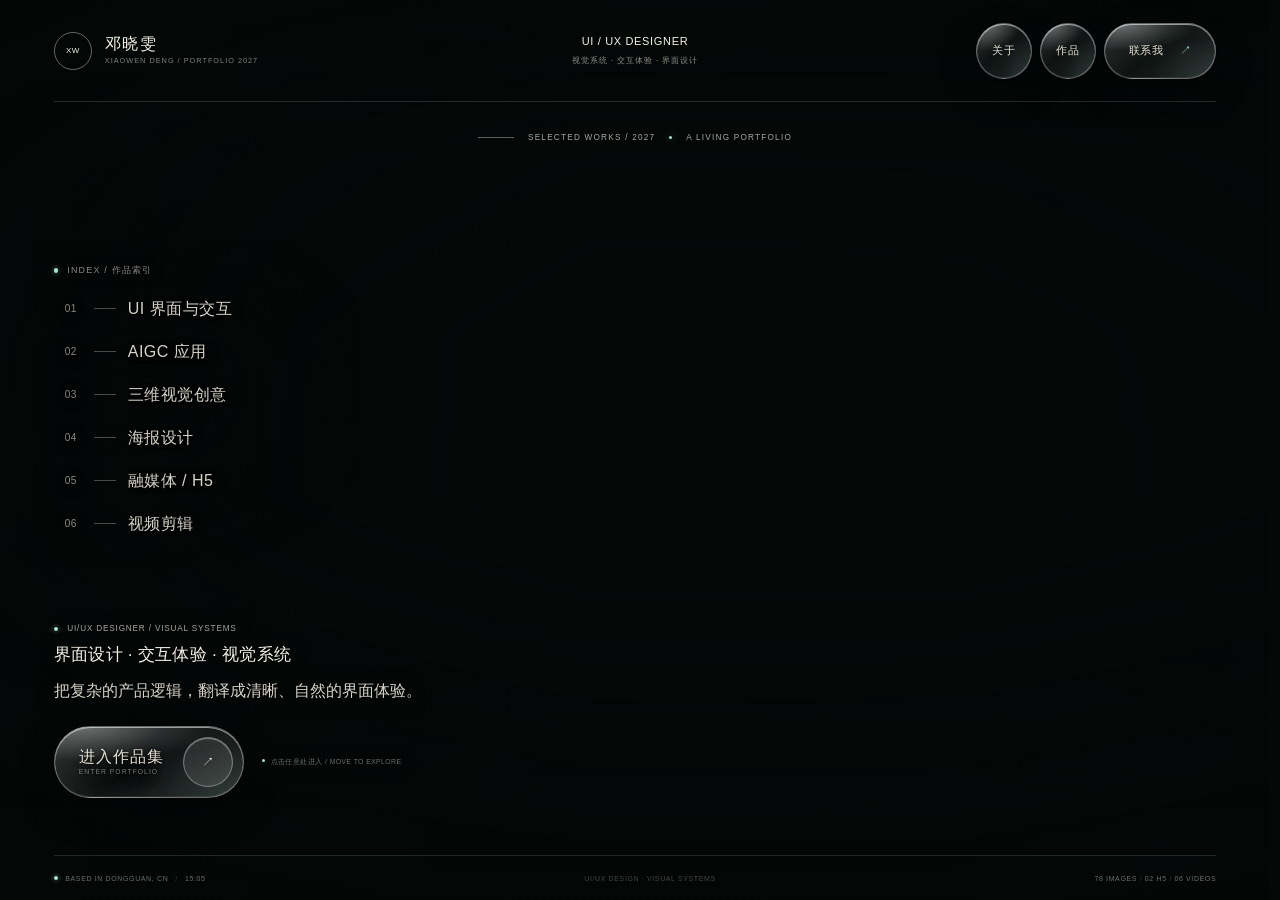
==== commit 4d74da47: "Lower and enlarge homepage index" ====
--- a/index.html
+++ b/index.html
@@ -2796,27 +2796,27 @@
 
 /* Home index: bigger click rows, no glass background */
 .chapter-index {
-  top: 19%;
+  top: 21.5%;
   gap: 3px;
 }
 
 .chapter-index a {
-  min-height: 36px;
+  min-height: 40px;
   padding: 7px 11px;
 }
 
 .chapter-index__label {
-  font-size: 14px;
+  font-size: 16px;
   line-height: 1.5;
 }
 
 .chapter-index__num {
-  font-size: 9px;
+  font-size: 10px;
 }
 
 .chapter-index__title {
   margin-bottom: 9px;
-  font-size: 8.2px;
+  font-size: 9px;
 }
 
 /* ==========================================================================
@@ -2856,7 +2856,7 @@
   }
 
   .chapter-index a {
-    min-height: 34px;
+    min-height: 38px;
     padding-block: 6px;
   }
 
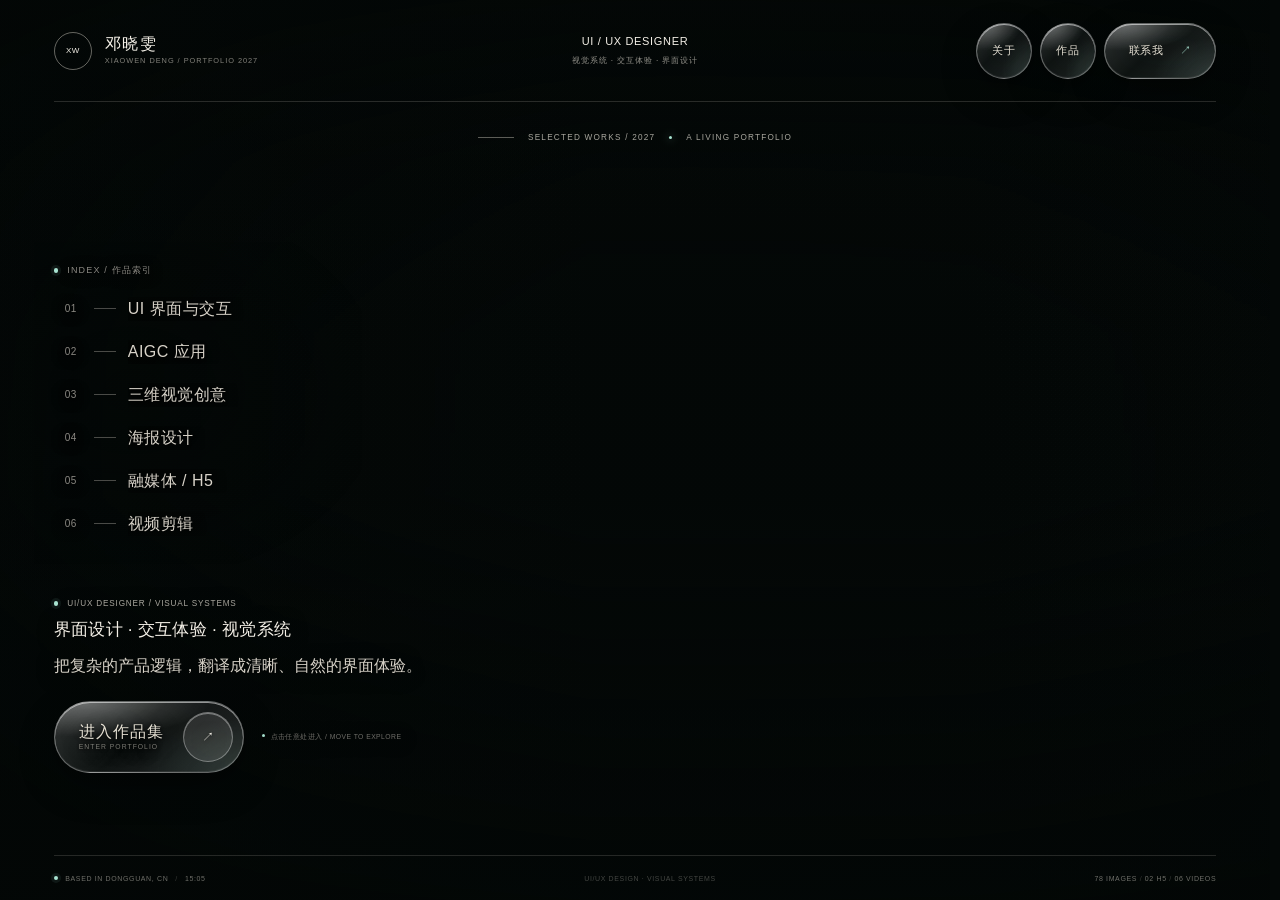
==== commit b9677179: "Raise homepage intro cluster" ====
--- a/index.html
+++ b/index.html
@@ -1641,6 +1641,12 @@
   .entry-kicker--top {
     font-size: 7.1px;
     letter-spacing: 0.12em;
+  }
+}
+
+@media (min-width: 901px) {
+  .entry-copy {
+    bottom: clamp(44px, 9.2vh, 88px);
   }
 }
 
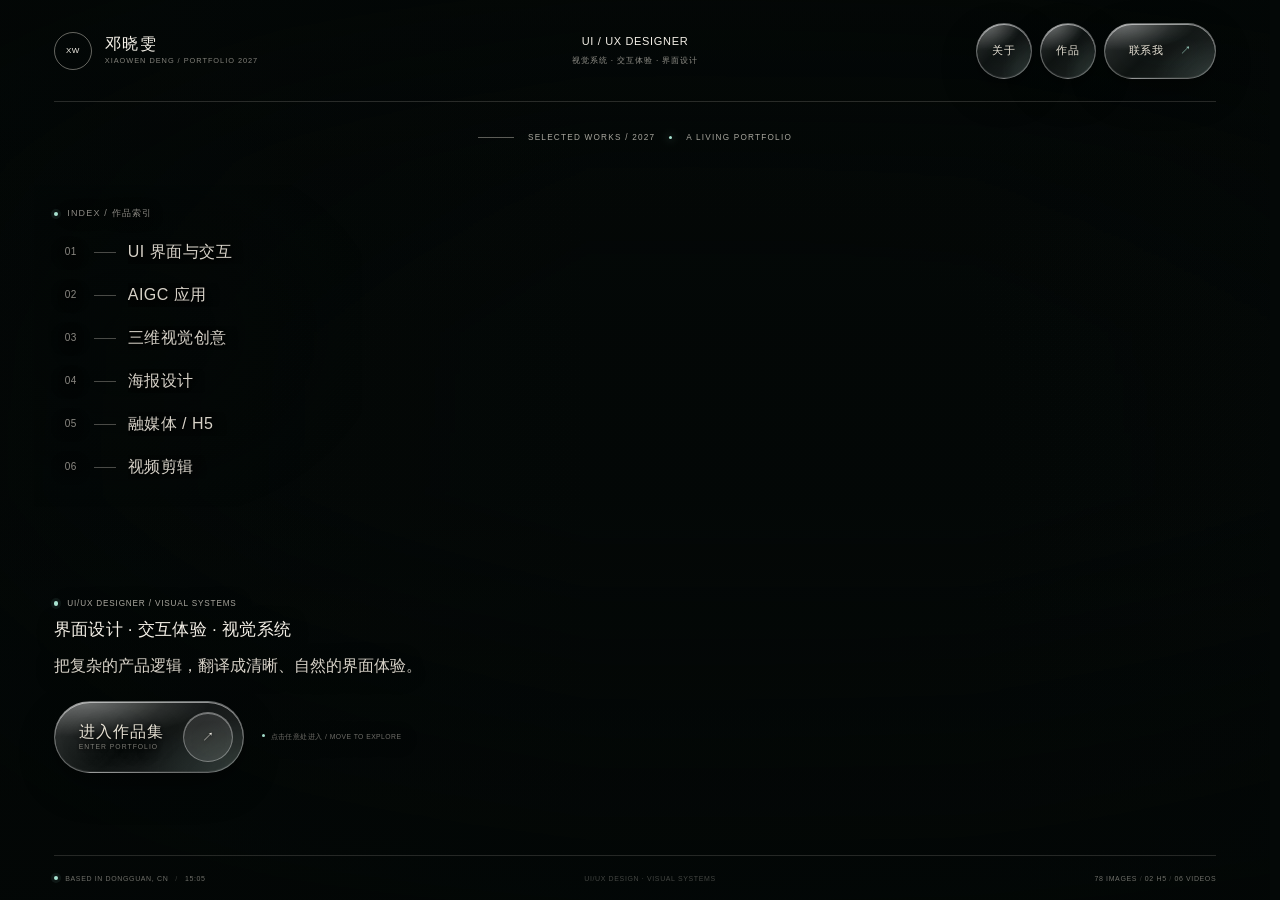
==== commit 815efed0: "Fix homepage work index position" ====
--- a/index.html
+++ b/index.html
@@ -3194,7 +3194,15 @@
         if (document.body) document.body.classList.add("is-ready");
       }, 2200);
     </script>
-  </head>
+  
+<style id="home-index-fixed">
+  /* Keep the home work index at the reference height: no scroll/load drift. */
+  .chapter-index {
+    top: 14% !important;
+    transform: none !important;
+  }
+</style>
+</head>
   <body class="entry">
     <div
       class="site-loader"
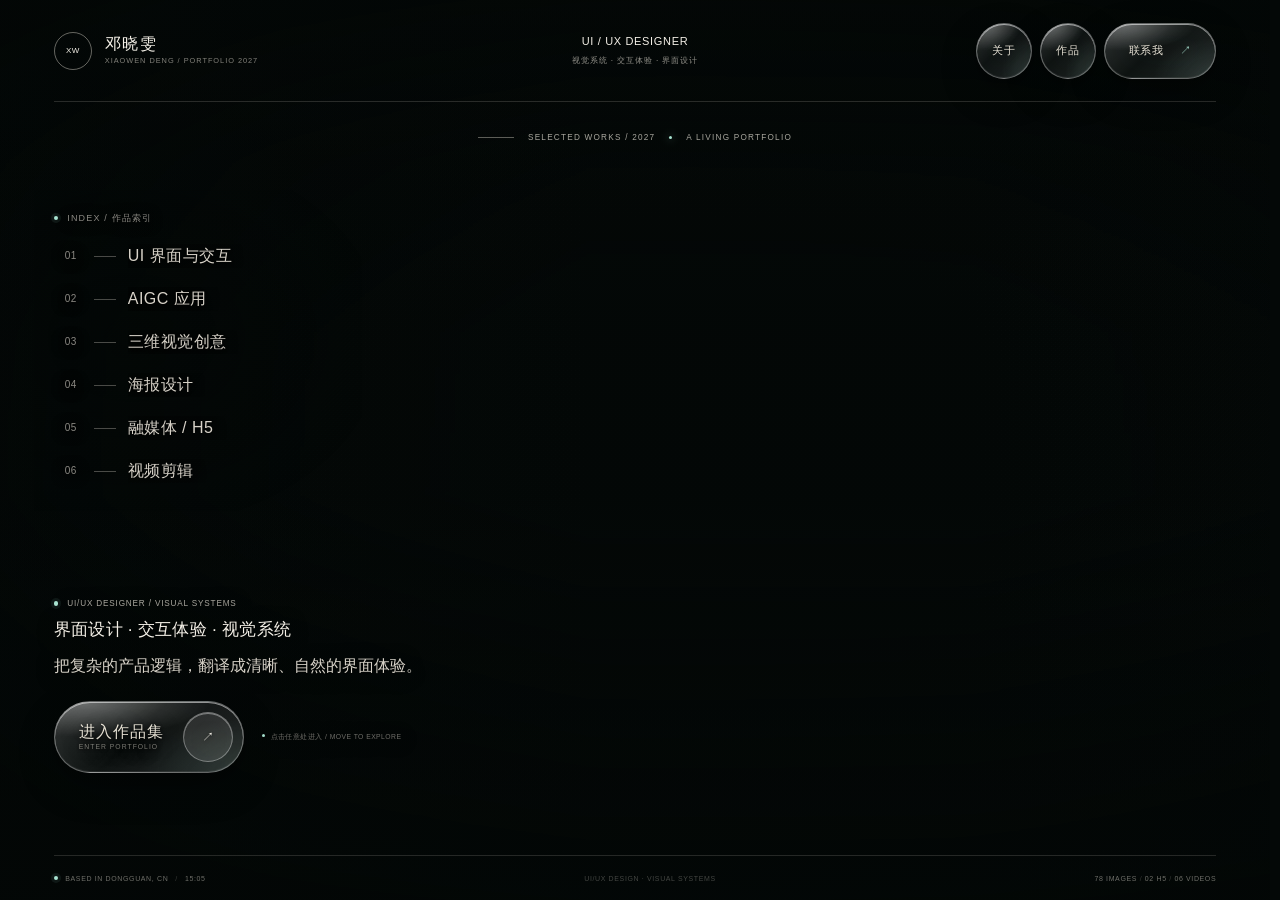
==== commit ecbb9427: "Pin homepage index to reference viewport position" ====
--- a/index.html
+++ b/index.html
@@ -3196,9 +3196,11 @@
     </script>
   
 <style id="home-index-fixed">
-  /* Keep the home work index at the reference height: no scroll/load drift. */
+  /* Keep the home work index pinned at the reference viewport height. */
   .chapter-index {
-    top: 14% !important;
+    position: fixed !important;
+    top: 23.5vh !important;
+    left: clamp(20px, 4.2vw, 68px) !important;
     transform: none !important;
   }
 </style>
